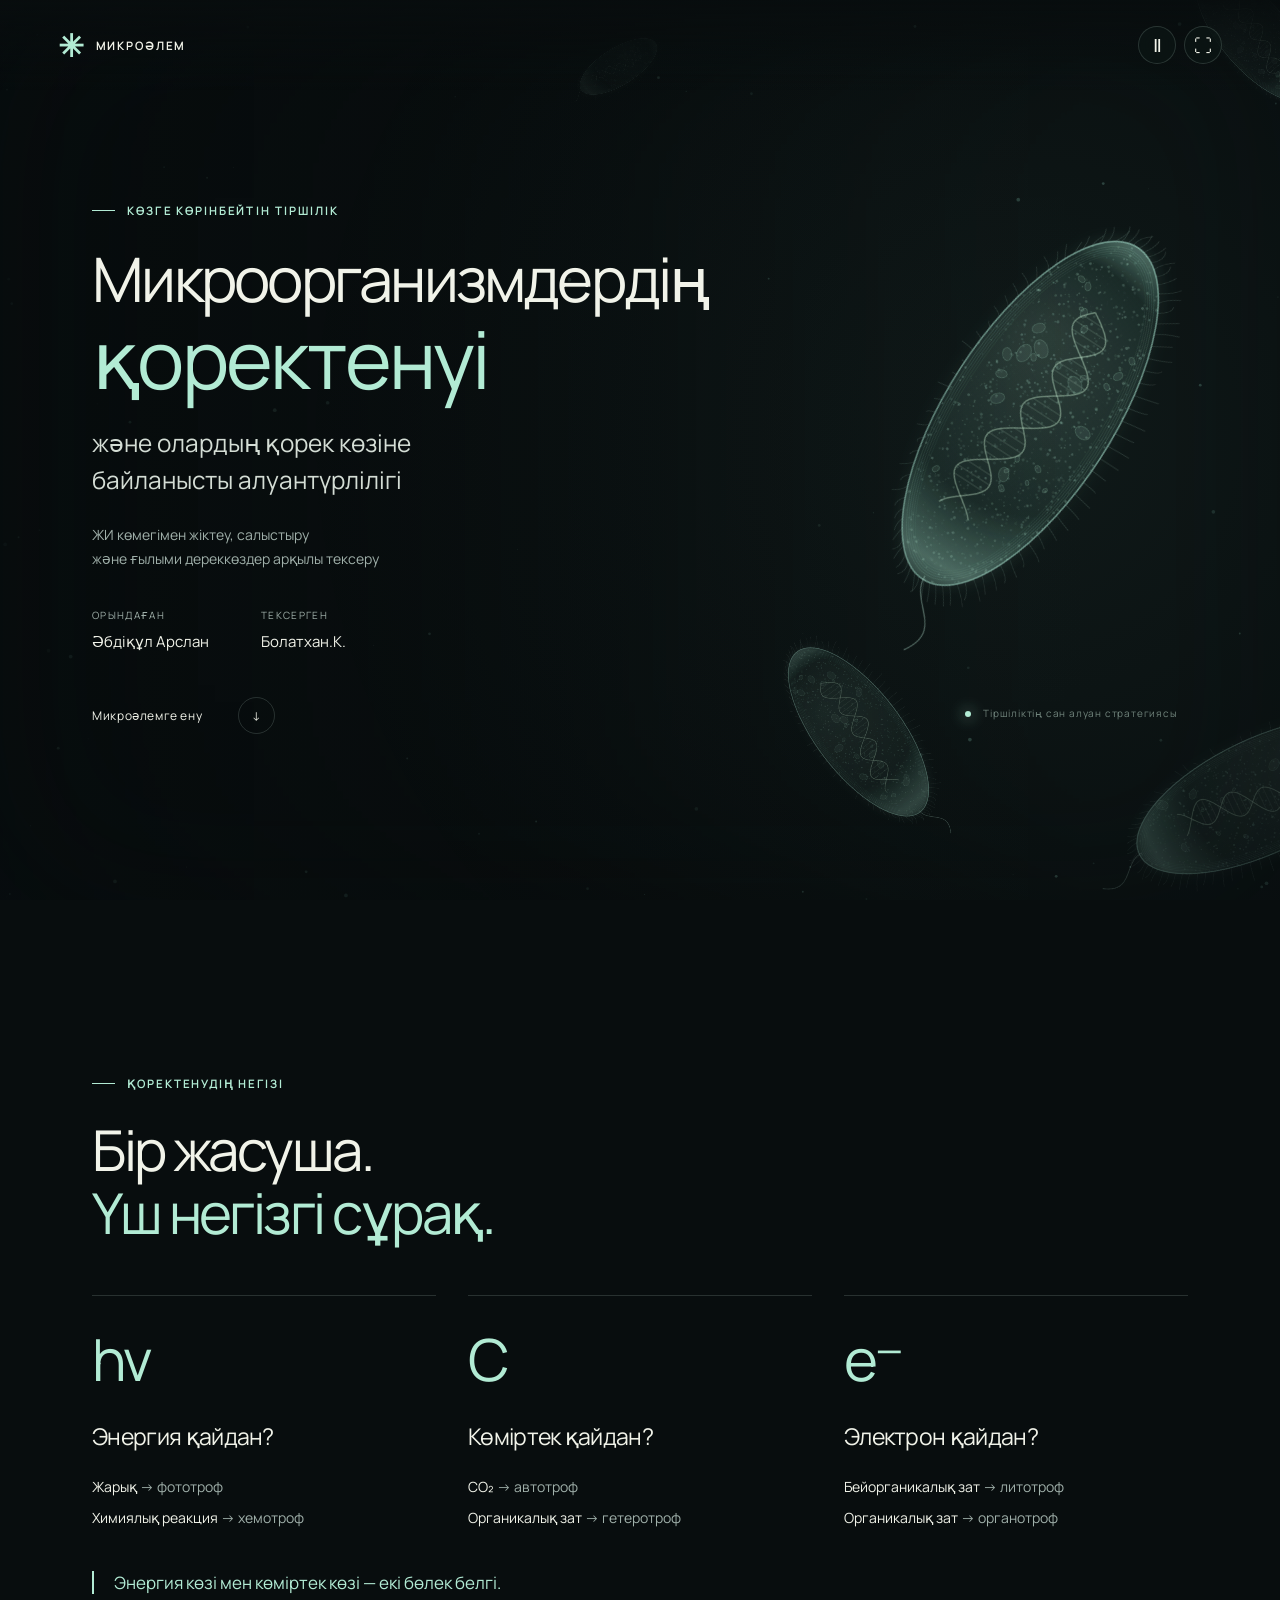
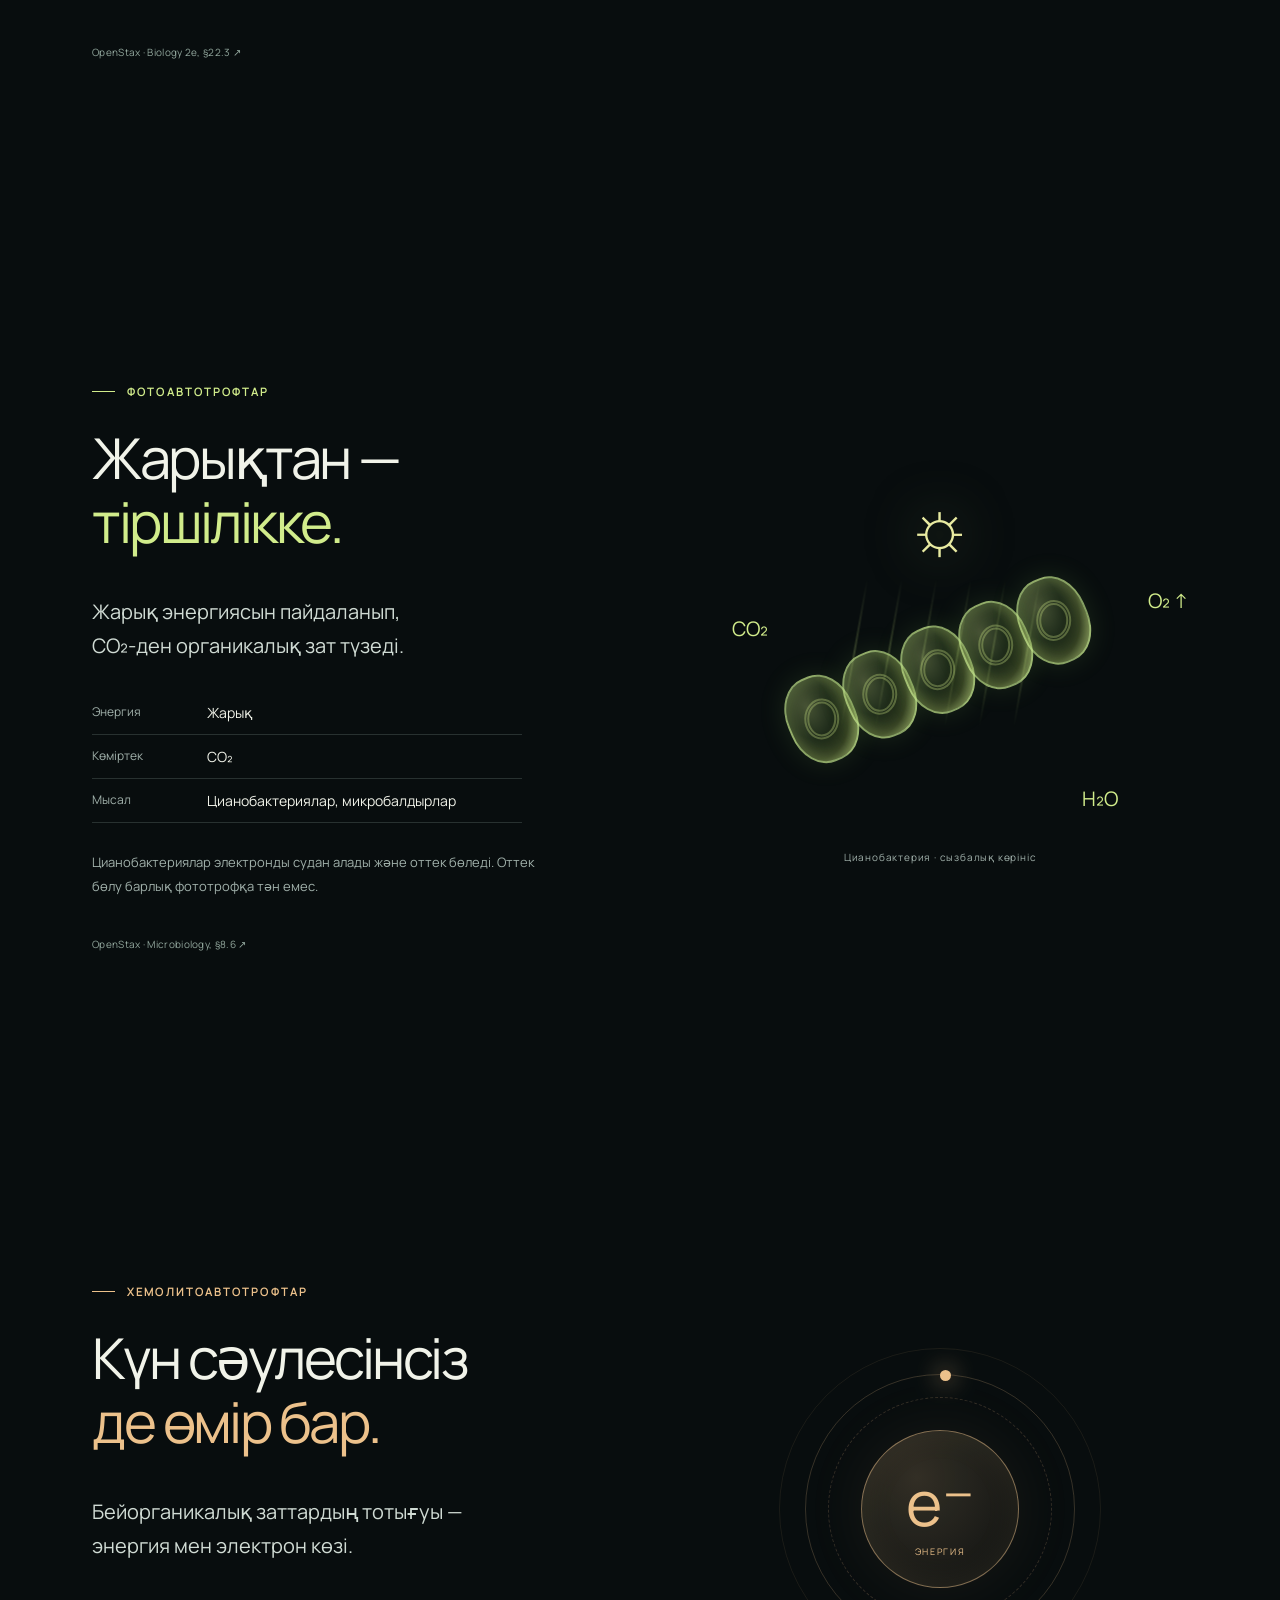
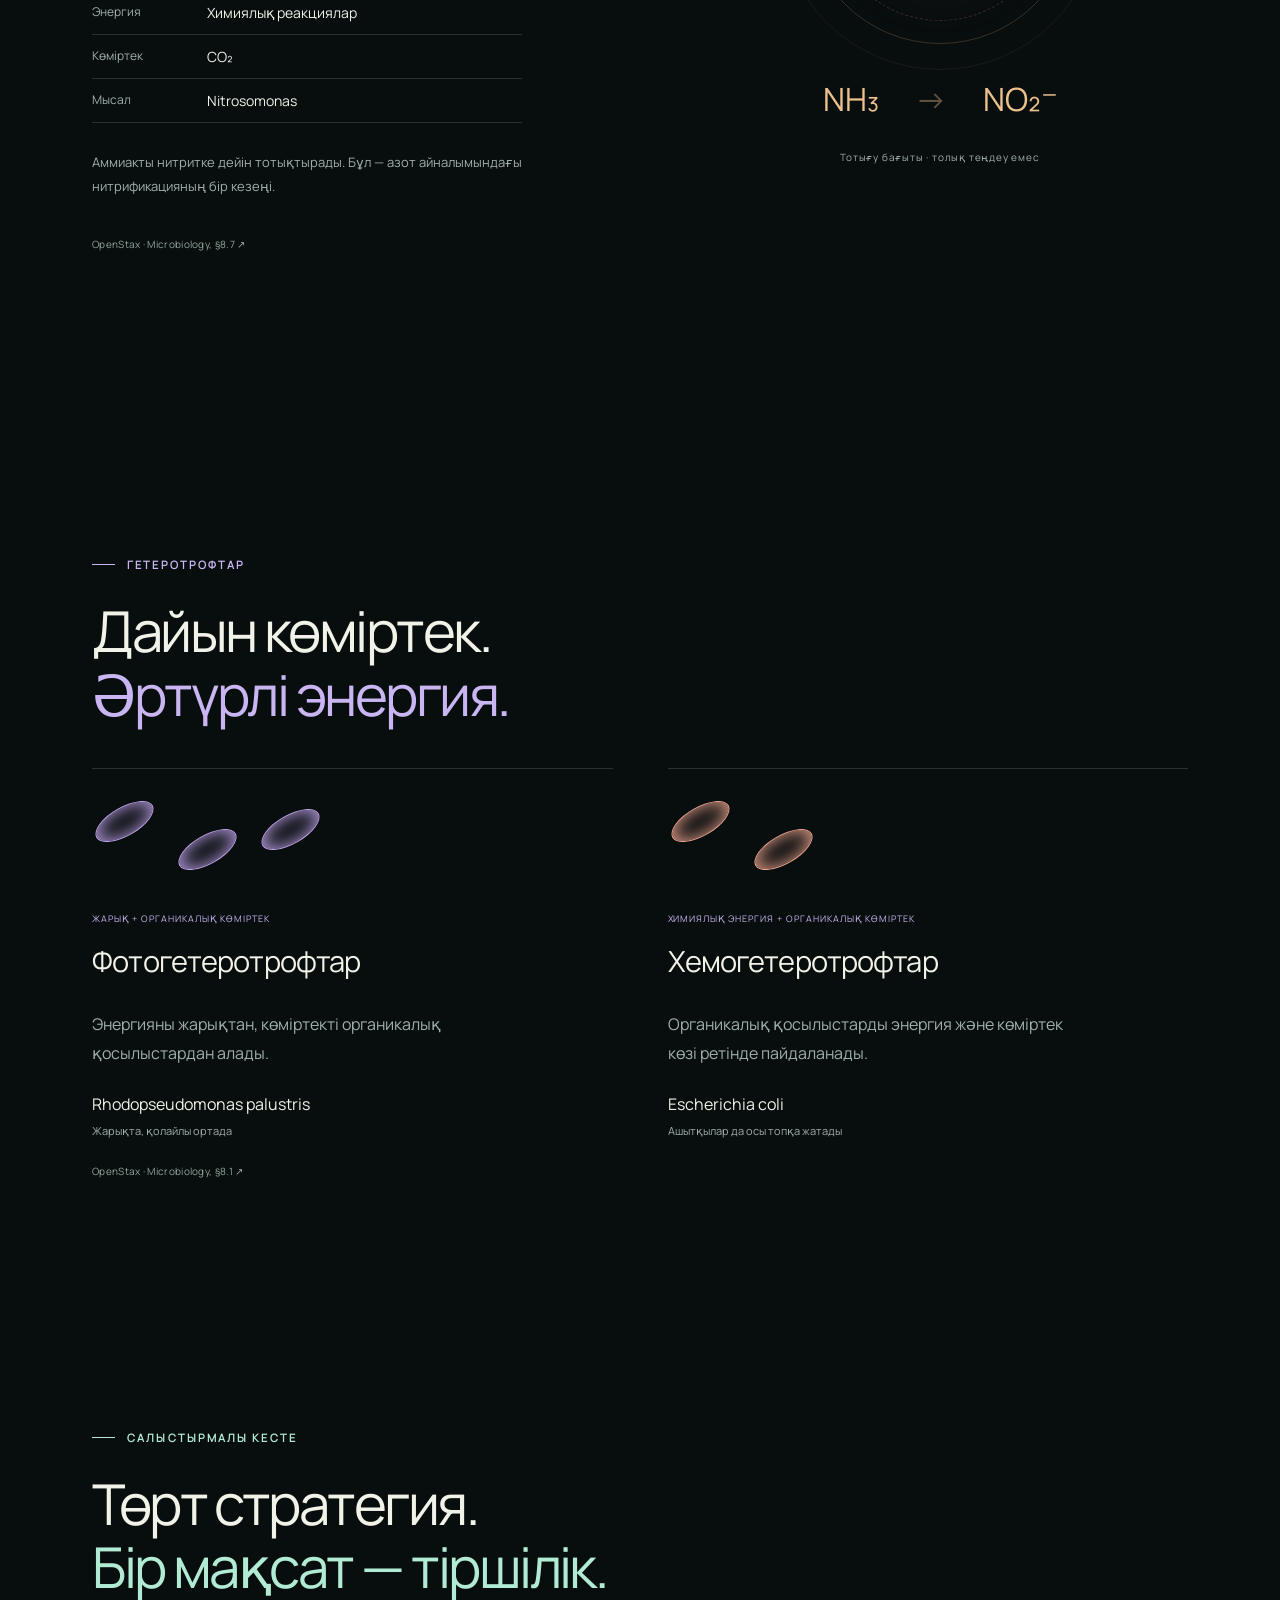
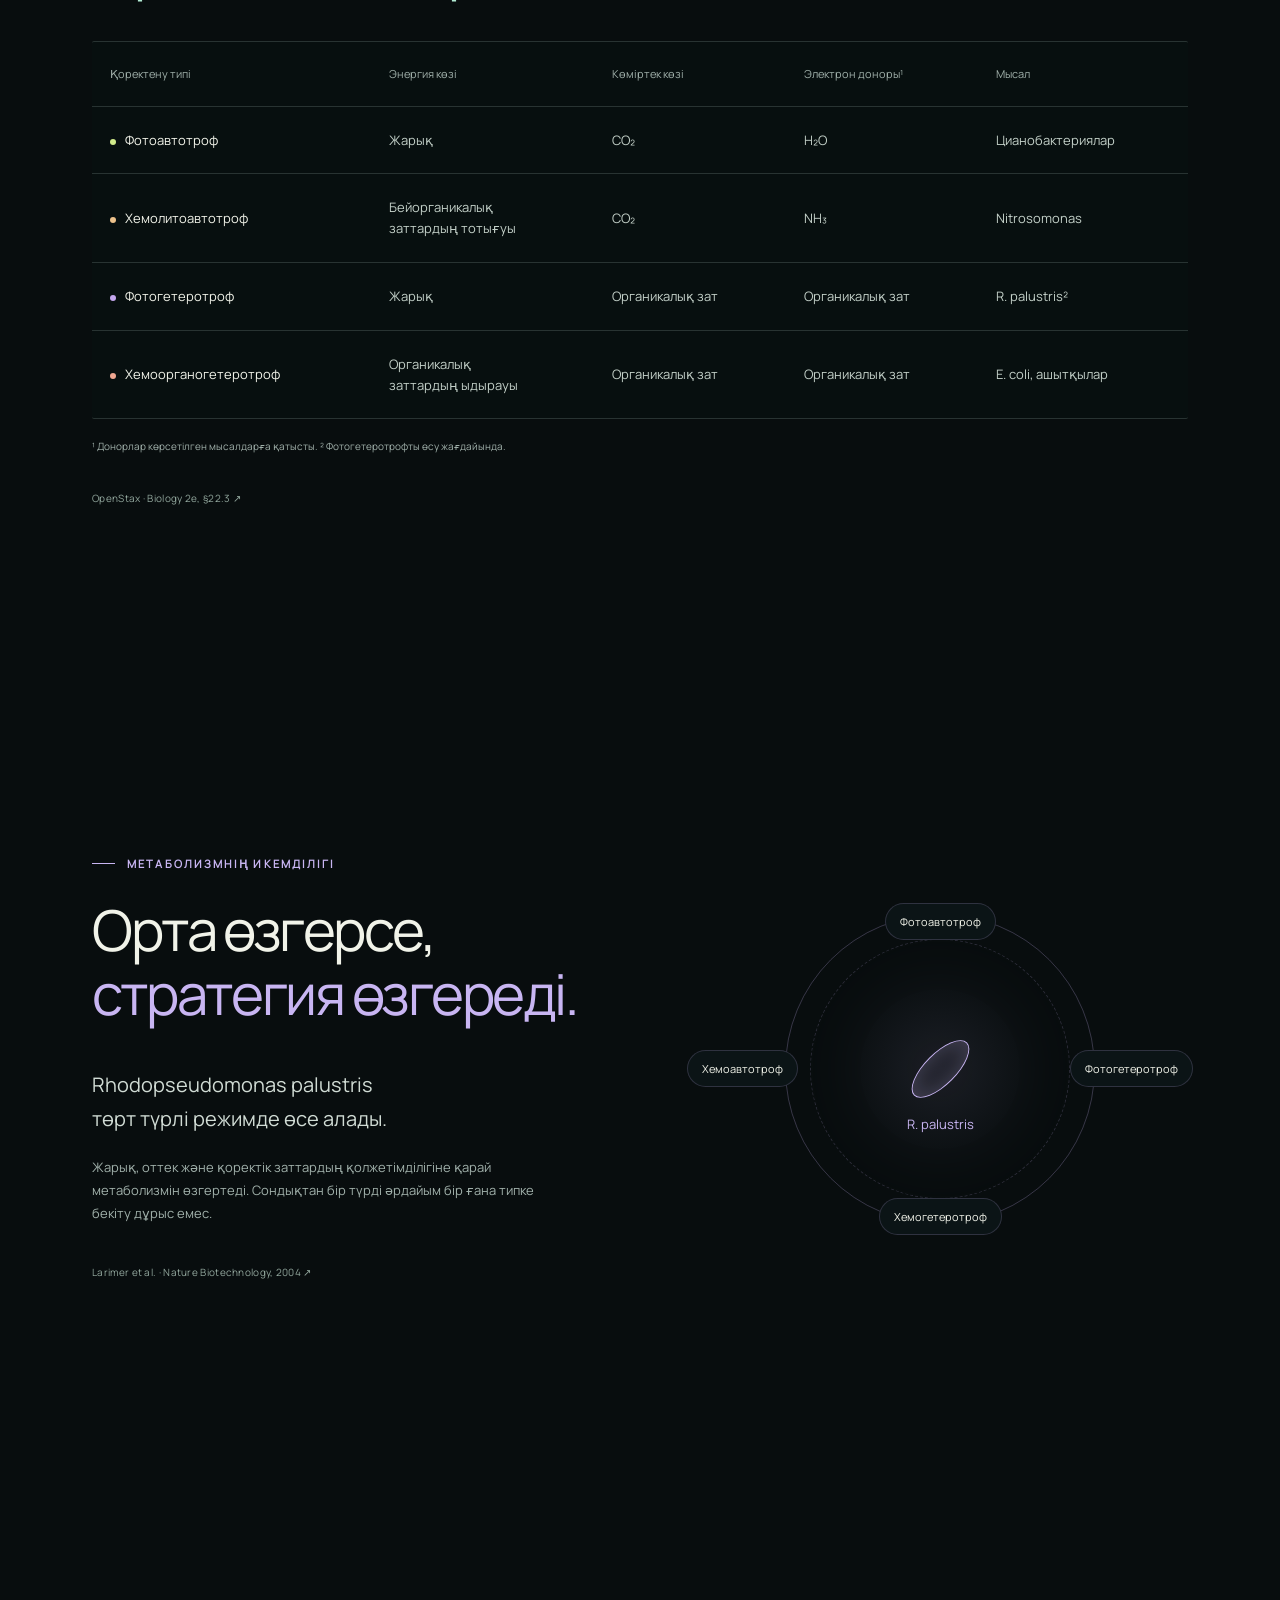
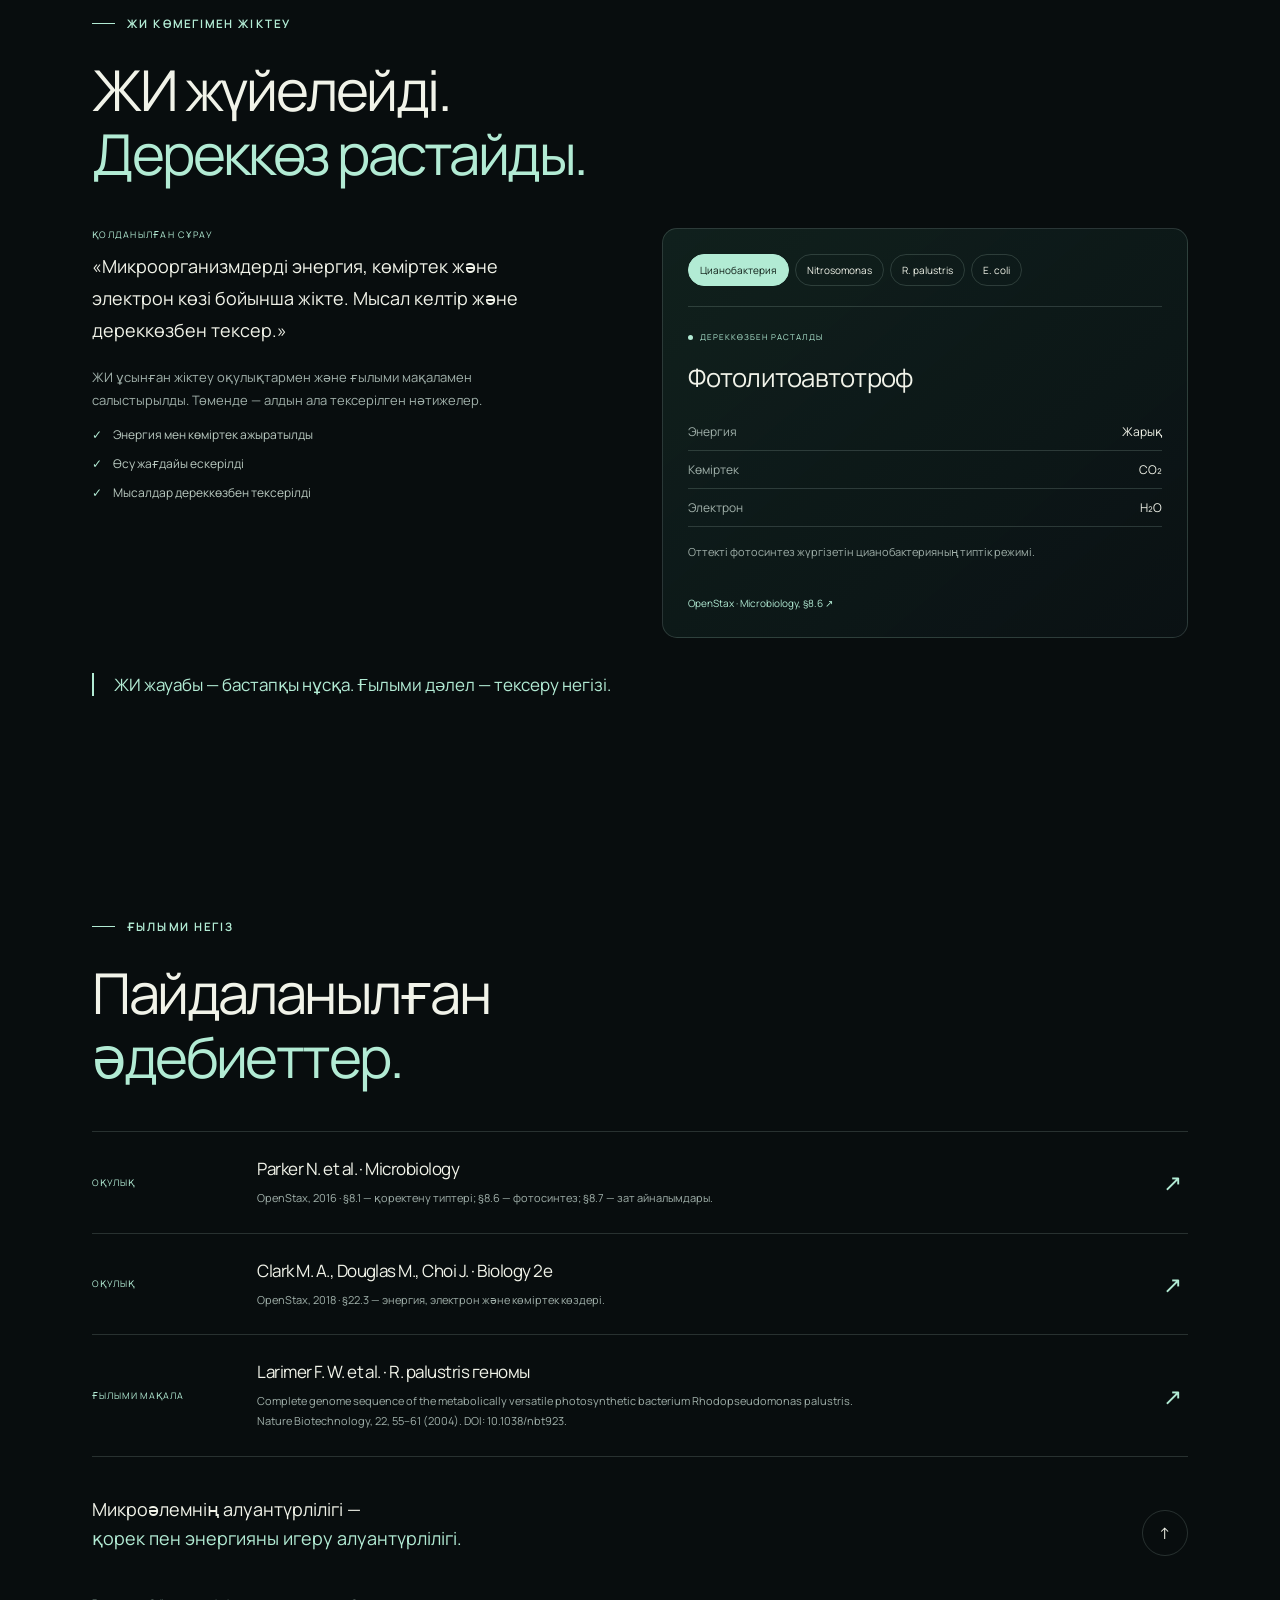
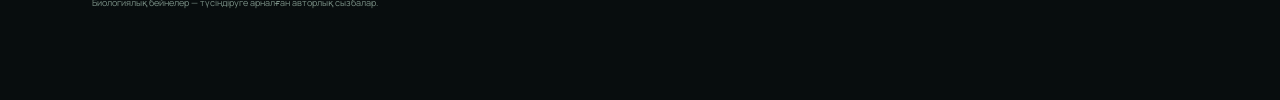
==== index.html @ bcc69757 "feat: publish Kazakh microbial nutrition presentation" ====
<!doctype html>
<html lang="kk">
<head>
<meta charset="utf-8">
<meta name="viewport" content="width=device-width, initial-scale=1">
<meta name="theme-color" content="#080d0e">
<meta name="description" content="Микроорганизмдердің қоректенуі: қоректену типтері, салыстырмалы кесте және ғылыми дереккөздермен тексерілген ЖИ жіктеуі.">
<title>Микроорганизмдердің қоректенуі</title>
<link rel="icon" href="assets/icon.svg" type="image/svg+xml">
<link rel="stylesheet" href="style.css">
<script src="app.js" defer></script>
</head>
<body>
<canvas id="microcosm" aria-hidden="true"></canvas>
<div class="atmosphere" aria-hidden="true"></div>
<header><a class="wordmark" href="#title" aria-label="Титул бетіне"><span class="mark" aria-hidden="true">✳</span> МИКРОӘЛЕМ</a><div class="tools"><button id="motion" aria-label="Анимацияны тоқтату" title="Анимацияны тоқтату"><span aria-hidden="true">Ⅱ</span></button><button id="fullscreen" aria-label="Толық экран" title="Толық экран"><span aria-hidden="true">⛶</span></button></div></header>
<main>
<section id="title" class="scene hero" data-palette="mint">
<div class="content hero-content">
<p class="eyebrow reveal">Көзге көрінбейтін тіршілік</p>
<h1 class="reveal">Микроорганизмдердің<br><span>қоректенуі</span></h1>
<p class="hero-sub reveal">және олардың қорек көзіне<br>байланысты алуантүрлілігі</p>
<p class="brief reveal">ЖИ көмегімен жіктеу, салыстыру<br>және ғылыми дереккөздер арқылы тексеру</p>
<div class="credits reveal"><p><span>Орындаған</span>Әбдіқұл Арслан</p><p><span>Тексерген</span>Болатхан.К.</p></div>
<a class="begin reveal" href="#principles">Микроәлемге ену <span aria-hidden="true">↓</span></a>
</div><div class="specimen-tag" aria-hidden="true"><span></span> Тіршіліктің сан алуан стратегиясы</div>
</section>
<section id="principles" class="scene" data-palette="mint">
<div class="content wide"><p class="eyebrow reveal">Қоректенудің негізі</p><h2 class="reveal">Бір жасуша.<br><em>Үш негізгі сұрақ.</em></h2>
<div class="axes">
<article class="axis reveal"><span class="axis-symbol">hν</span><h3>Энергия қайдан?</h3><p><b>Жарық</b> → фототроф</p><p><b>Химиялық реакция</b> → хемотроф</p></article>
<article class="axis reveal"><span class="axis-symbol">C</span><h3>Көміртек қайдан?</h3><p><b>CO₂</b> → автотроф</p><p><b>Органикалық зат</b> → гетеротроф</p></article>
<article class="axis reveal"><span class="axis-symbol">e⁻</span><h3>Электрон қайдан?</h3><p><b>Бейорганикалық зат</b> → литотроф</p><p><b>Органикалық зат</b> → органотроф</p></article>
</div><p class="takeaway reveal">Энергия көзі мен көміртек көзі — екі бөлек белгі.</p><a class="source" href="https://openstax.org/books/biology-2e/pages/22-3-prokaryotic-metabolism" target="_blank" rel="noopener">OpenStax · Biology 2e, §22.3 ↗</a></div>
</section>
<section id="photo" class="scene" data-palette="lime">
<div class="content split"><div class="copy"><p class="eyebrow reveal">Фотоавтотрофтар</p><h2 class="reveal">Жарықтан —<br><em>тіршілікке.</em></h2><p class="lead reveal">Жарық энергиясын пайдаланып,<br>CO₂-ден органикалық зат түзеді.</p><div class="facts reveal"><p><span>Энергия</span>Жарық</p><p><span>Көміртек</span>CO₂</p><p><span>Мысал</span>Цианобактериялар, микробалдырлар</p></div><p class="note reveal">Цианобактериялар электронды судан алады және оттек бөледі. Оттек бөлу барлық фототрофқа тән емес.</p><a class="source" href="https://openstax.org/books/microbiology/pages/8-6-photosynthesis" target="_blank" rel="noopener">OpenStax · Microbiology, §8.6 ↗</a></div>
<div class="diagram solar reveal" role="img" aria-label="Жарық энергиясы мен көмірқышқыл газын пайдаланатын цианобактерияның сызбасы"><div class="sun"><span>☼</span></div><div class="light-beams"></div><div class="cell-chain"><i></i><i></i><i></i><i></i><i></i></div><span class="molecule molecule-a">CO₂</span><span class="molecule molecule-b">H₂O</span><span class="molecule molecule-c">O₂ ↑</span><p class="diagram-caption">Цианобактерия · сызбалық көрініс</p></div></div>
</section>
<section id="chemo" class="scene" data-palette="amber">
<div class="content split"><div class="copy"><p class="eyebrow reveal">Хемолитоавтотрофтар</p><h2 class="reveal">Күн сәулесінсіз<br><em>де өмір бар.</em></h2><p class="lead reveal">Бейорганикалық заттардың тотығуы —<br>энергия мен электрон көзі.</p><div class="facts reveal"><p><span>Энергия</span>Химиялық реакциялар</p><p><span>Көміртек</span>CO₂</p><p><span>Мысал</span><i>Nitrosomonas</i></p></div><p class="note reveal">Аммиакты нитритке дейін тотықтырады. Бұл — азот айналымындағы нитрификацияның бір кезеңі.</p><a class="source" href="https://openstax.org/books/microbiology/pages/8-7-biogeochemical-cycles" target="_blank" rel="noopener">OpenStax · Microbiology, §8.7 ↗</a></div>
<div class="diagram chemical reveal" role="img" aria-label="Аммиактың нитритке тотығуы энергия бөледі; көміртек CO2-ден алынады"><div class="reaction-orbit"><div class="reactor">e⁻<small>ЭНЕРГИЯ</small></div><span class="orbit-dot"></span></div><div class="reaction"><span>NH₃</span><b>→</b><span>NO₂⁻</span></div><p class="diagram-caption">Тотығу бағыты · толық теңдеу емес</p></div></div>
</section>
<section id="hetero" class="scene" data-palette="purple">
<div class="content wide"><p class="eyebrow reveal">Гетеротрофтар</p><h2 class="reveal">Дайын көміртек.<br><em>Әртүрлі энергия.</em></h2><div class="duo">
<article class="type-panel reveal"><div class="mini-organism purple" aria-hidden="true"><i></i><i></i><i></i></div><p class="small-label">ЖАРЫҚ + ОРГАНИКАЛЫҚ КӨМІРТЕК</p><h3>Фотогетеротрофтар</h3><p>Энергияны жарықтан, көміртекті органикалық қосылыстардан алады.</p><div class="example"><i>Rhodopseudomonas palustris</i><span>Жарықта, қолайлы ортада</span></div></article>
<article class="type-panel reveal"><div class="mini-organism coral" aria-hidden="true"><i></i><i></i></div><p class="small-label">ХИМИЯЛЫҚ ЭНЕРГИЯ + ОРГАНИКАЛЫҚ КӨМІРТЕК</p><h3>Хемогетеротрофтар</h3><p>Органикалық қосылыстарды энергия және көміртек көзі ретінде пайдаланады.</p><div class="example"><i>Escherichia coli</i><span>Ашытқылар да осы топқа жатады</span></div></article>
</div><a class="source" href="https://openstax.org/books/microbiology/pages/8-1-energy-matter-and-enzymes" target="_blank" rel="noopener">OpenStax · Microbiology, §8.1 ↗</a></div>
</section>
<section id="compare" class="scene" data-palette="mint">
<div class="content wide"><p class="eyebrow reveal">Салыстырмалы кесте</p><h2 class="reveal">Төрт стратегия.<br><em>Бір мақсат — тіршілік.</em></h2><div class="table-wrap reveal" tabindex="0" role="region" aria-label="Қоректену типтерін салыстыру кестесі, шағын экранда көлденең жылжытыңыз"><table><thead><tr><th scope="col">Қоректену типі</th><th scope="col">Энергия көзі</th><th scope="col">Көміртек көзі</th><th scope="col">Электрон доноры¹</th><th scope="col">Мысал</th></tr></thead><tbody>
<tr><th scope="row"><span class="dot lime"></span>Фотоавтотроф</th><td>Жарық</td><td>CO₂</td><td>H₂O</td><td>Цианобактериялар</td></tr>
<tr><th scope="row"><span class="dot amber"></span>Хемолитоавтотроф</th><td>Бейорганикалық<br>заттардың тотығуы</td><td>CO₂</td><td>NH₃</td><td><i>Nitrosomonas</i></td></tr>
<tr><th scope="row"><span class="dot purple"></span>Фотогетеротроф</th><td>Жарық</td><td>Органикалық зат</td><td>Органикалық зат</td><td><i>R. palustris</i>²</td></tr>
<tr><th scope="row"><span class="dot coral"></span>Хемоорганогетеротроф</th><td>Органикалық<br>заттардың ыдырауы</td><td>Органикалық зат</td><td>Органикалық зат</td><td><i>E. coli</i>, ашытқылар</td></tr>
</tbody></table></div><p class="table-note reveal">¹ Донорлар көрсетілген мысалдарға қатысты. ² Фотогетеротрофты өсу жағдайында.</p><a class="source" href="https://openstax.org/books/biology-2e/pages/22-3-prokaryotic-metabolism" target="_blank" rel="noopener">OpenStax · Biology 2e, §22.3 ↗</a></div>
</section>
<section id="adapt" class="scene" data-palette="purple">
<div class="content split"><div class="copy"><p class="eyebrow reveal">Метаболизмнің икемділігі</p><h2 class="reveal">Орта өзгерсе,<br><em>стратегия өзгереді.</em></h2><p class="lead reveal"><i>Rhodopseudomonas palustris</i><br>төрт түрлі режимде өсе алады.</p><p class="note reveal">Жарық, оттек және қоректік заттардың қолжетімділігіне қарай метаболизмін өзгертеді. Сондықтан бір түрді әрдайым бір ғана типке бекіту дұрыс емес.</p><a class="source" href="https://doi.org/10.1038/nbt923" target="_blank" rel="noopener">Larimer et al. · Nature Biotechnology, 2004 ↗</a></div>
<div class="diagram adaptive reveal" role="img" aria-label="R. palustris бактериясының төрт қоректену режимі"><div class="adapt-ring"></div><div class="adapt-core"><span>R. palustris</span><i></i></div><span class="mode top">Фотоавтотроф</span><span class="mode right">Фотогетеротроф</span><span class="mode bottom">Хемогетеротроф</span><span class="mode left">Хемоавтотроф</span></div></div>
</section>
<section id="ai" class="scene" data-palette="mint">
<div class="content wide"><p class="eyebrow reveal">ЖИ көмегімен жіктеу</p><h2 class="reveal">ЖИ жүйелейді.<br><em>Дереккөз растайды.</em></h2><div class="ai-layout reveal"><div class="ai-explain"><p class="prompt-label">ҚОЛДАНЫЛҒАН СҰРАУ</p><blockquote>«Микроорганизмдерді энергия, көміртек және электрон көзі бойынша жікте. Мысал келтір және дереккөзбен тексер.»</blockquote><p class="note">ЖИ ұсынған жіктеу оқулықтармен және ғылыми мақаламен салыстырылды. Төменде — алдын ала тексерілген нәтижелер.</p><p class="check-line"><span>✓</span> Энергия мен көміртек ажыратылды</p><p class="check-line"><span>✓</span> Өсу жағдайы ескерілді</p><p class="check-line"><span>✓</span> Мысалдар дереккөзбен тексерілді</p></div><div class="ai-result"><div class="organism-picker" role="group" aria-label="Тексерілген мысалды таңдаңыз"><button data-example="cyano" aria-pressed="true">Цианобактерия</button><button data-example="nitro" aria-pressed="false">Nitrosomonas</button><button data-example="rhodo" aria-pressed="false">R. palustris</button><button data-example="ecoli" aria-pressed="false">E. coli</button></div><div id="result" aria-live="polite"><p class="result-status"><span></span>ДЕРЕККӨЗБЕН РАСТАЛДЫ</p><h3 id="result-type">Фотолитоавтотроф</h3><dl><div><dt>Энергия</dt><dd id="result-energy">Жарық</dd></div><div><dt>Көміртек</dt><dd id="result-carbon">CO₂</dd></div><div><dt>Электрон</dt><dd id="result-electron">H₂O</dd></div></dl><p id="result-note">Оттекті фотосинтез жүргізетін цианобактерияның типтік режимі.</p><a id="result-source" href="https://openstax.org/books/microbiology/pages/8-6-photosynthesis" target="_blank" rel="noopener">OpenStax · Microbiology, §8.6 ↗</a></div></div></div><p class="takeaway reveal">ЖИ жауабы — бастапқы нұсқа. Ғылыми дәлел — тексеру негізі.</p></div>
</section>
<section id="sources" class="scene" data-palette="mint">
<div class="content wide"><p class="eyebrow reveal">Ғылыми негіз</p><h2 class="reveal">Пайдаланылған<br><em>әдебиеттер.</em></h2><div class="bibliography reveal">
<a href="https://openstax.org/books/microbiology/pages/8-1-energy-matter-and-enzymes" target="_blank" rel="noopener"><span class="ref-kind">ОҚУЛЫҚ</span><div><h3>Parker N. et al. · Microbiology</h3><p>OpenStax, 2016 · §8.1 — қоректену типтері; §8.6 — фотосинтез; §8.7 — зат айналымдары.</p></div><span class="ref-arrow">↗</span></a>
<a href="https://openstax.org/books/biology-2e/pages/22-3-prokaryotic-metabolism" target="_blank" rel="noopener"><span class="ref-kind">ОҚУЛЫҚ</span><div><h3>Clark M. A., Douglas M., Choi J. · Biology 2e</h3><p>OpenStax, 2018 · §22.3 — энергия, электрон және көміртек көздері.</p></div><span class="ref-arrow">↗</span></a>
<a href="https://doi.org/10.1038/nbt923" target="_blank" rel="noopener"><span class="ref-kind">ҒЫЛЫМИ МАҚАЛА</span><div><h3>Larimer F. W. et al. · R. palustris геномы</h3><p>Complete genome sequence of the metabolically versatile photosynthetic bacterium Rhodopseudomonas palustris.<br>Nature Biotechnology, 22, 55–61 (2004). DOI: 10.1038/nbt923.</p></div><span class="ref-arrow">↗</span></a>
</div><div class="closing reveal"><p>Микроәлемнің алуантүрлілігі —<br><span>қорек пен энергияны игеру алуантүрлілігі.</span></p><a href="#title" aria-label="Басына оралу">↑</a></div><p class="art-note">Биологиялық бейнелер — түсіндіруге арналған авторлық сызбалар.</p></div>
</section>
</main>
<noscript><p class="noscript">Мәтін толық қолжетімді. Анимация мен интерактивті мысалдар үшін JavaScript қосыңыз.</p></noscript>
</body>
</html>
---- style.css ----
@font-face{font-family:Manrope;src:url('assets/manrope.ttf') format('truetype');font-weight:400;font-display:swap}
:root{--bg:#080d0e;--fg:#f1f3e9;--muted:#a0b0aa;--accent:#b2ebd4;--line:rgba(200,232,219,.17);font-family:Manrope,Arial,sans-serif;color:var(--fg);background:var(--bg);font-synthesis:weight}
*{box-sizing:border-box}html{scroll-behavior:smooth;scroll-snap-type:y proximity;scroll-padding-top:0}body{margin:0;overflow-x:hidden}a{color:inherit;text-decoration:none}button{font:inherit;color:inherit;cursor:pointer}button,a{-webkit-tap-highlight-color:transparent}button:focus-visible,a:focus-visible,[tabindex]:focus-visible{outline:2px solid var(--accent);outline-offset:6px}::selection{background:#b2ebd4;color:#080d0e}#microcosm{position:fixed;inset:0;width:100%;height:100%;z-index:0;pointer-events:none}.atmosphere{position:fixed;inset:0;z-index:0;pointer-events:none;background:linear-gradient(90deg,rgba(8,13,14,.7),transparent 85%);box-shadow:inset 0 0 180px #080d0e66}header{position:fixed;top:0;left:0;right:0;z-index:10;display:flex;align-items:center;justify-content:space-between;padding:24px 4.5%;background:linear-gradient(#080d0eef,transparent);pointer-events:none}header a,header button{pointer-events:auto}.wordmark{display:flex;align-items:center;gap:10px;font-size:11px;font-weight:700;letter-spacing:.19em}.mark{font-size:31px;color:var(--accent);display:inline-block;animation:spin 32s linear infinite}.tools{display:flex;gap:8px}.tools button{display:grid;place-items:center;width:38px;height:38px;border:1px solid var(--line);background:#0c181780;border-radius:50%;font-size:18px;backdrop-filter:blur(12px)}.tools button:hover{background:#23433b}.scene{min-height:100svh;position:relative;z-index:1;display:flex;align-items:center;scroll-snap-align:start;padding:115px 7.2% 78px;--accent:#b2ebd4}.scene[data-palette=lime]{--accent:#d1ec8b}.scene[data-palette=amber]{--accent:#ecc18b}.scene[data-palette=purple]{--accent:#c8b5f2}.content{width:100%;max-width:1440px;margin:0 auto}.eyebrow{text-transform:uppercase;letter-spacing:.19em;font-size:11px;font-weight:700;color:var(--accent);margin:0 0 27px;display:flex;align-items:center;gap:12px}.eyebrow:before{content:'';width:23px;height:1px;background:currentColor}h1,h2,h3,p{margin-top:0}h1{font-size:clamp(33px,4.8vw,76px);font-weight:500;letter-spacing:-.045em;line-height:1.12;margin-bottom:22px}h1 span{color:var(--accent);font-size:1.3em}h2{font-size:clamp(36px,4.4vw,68px);font-weight:500;letter-spacing:-.045em;line-height:1.13;margin-bottom:42px}h2 em{font-style:normal;color:var(--accent)}h3{font-size:23px;font-weight:500;letter-spacing:-.03em}.hero-sub{font-size:clamp(19px,1.9vw,28px);line-height:1.5;color:#d4ddd5;margin-bottom:25px}.brief{font-size:14px;color:var(--muted);line-height:1.7}.hero-content{position:relative}.credits{display:flex;gap:52px;margin-top:37px}.credits p{font-size:15px}.credits span{display:block;font-size:10px;letter-spacing:.13em;text-transform:uppercase;color:var(--muted);margin-bottom:9px}.begin{display:inline-flex;align-items:center;gap:36px;margin-top:30px;font-size:12px;letter-spacing:.05em}.begin span{display:grid;place-items:center;width:37px;height:37px;border:1px solid var(--line);border-radius:50%;animation:nudge 3s ease-in-out infinite}.specimen-tag{position:absolute;right:8%;bottom:20%;font-size:10px;letter-spacing:.08em;color:#bddacc90}.specimen-tag span{display:inline-block;width:6px;height:6px;background:var(--accent);border-radius:50%;margin-right:9px;box-shadow:0 0 15px var(--accent)}.axes{display:grid;grid-template-columns:repeat(3,1fr);gap:32px;margin:50px 0 30px}.axis{border-top:1px solid var(--line);padding-top:23px}.axis-symbol{font-size:58px;font-weight:400;color:var(--accent);display:block;margin-bottom:22px;letter-spacing:-.06em}.axis h3{font-size:23px;margin-bottom:22px}.axis p{color:var(--muted);font-size:14px;line-height:1.8;margin-bottom:6px}.axis b{font-weight:400;color:var(--fg)}.takeaway{font-size:17px;color:var(--accent);border-left:2px solid var(--accent);padding-left:20px;margin:35px 0 25px}.source{display:inline-block;color:#92a79d;font-size:10px;letter-spacing:.03em;margin-top:25px;line-height:1.7}.source:hover{color:var(--accent)}.split{display:grid;grid-template-columns:1.1fr 1fr;align-items:center;gap:5%}.lead{font-size:20px;line-height:1.7;color:#d0dbd4}.facts{margin:28px 0;width:100%;max-width:430px}.facts p{display:grid;grid-template-columns:105px 1fr;padding:12px 0;border-bottom:1px solid var(--line);font-size:14px;margin:0;gap:10px}.facts span{color:var(--muted);font-size:12px}.note{color:var(--muted);font-size:13px;line-height:1.8;max-width:465px}.diagram{min-height:410px;position:relative;display:flex;align-items:center;justify-content:center}.diagram-caption{position:absolute;bottom:0;left:0;right:0;text-align:center;color:var(--muted);font-size:10px;letter-spacing:.08em}.sun{position:absolute;top:8px;left:43%;font-size:75px;color:#e8eaa1;text-shadow:0 0 55px #d1ec8b80;animation:breathe 7s ease-in-out infinite}.light-beams{position:absolute;top:114px;width:210px;height:150px;background:repeating-linear-gradient(100deg,transparent 0 30px,#d1ec8b35 32px,transparent 34px);mask-image:linear-gradient(transparent,#000,transparent);animation:beam 4s linear infinite}.cell-chain{display:flex;transform:rotate(-23deg);animation:float 10s ease-in-out infinite}.cell-chain i{width:69px;height:89px;border-radius:45%;margin-left:-6px;background:radial-gradient(ellipse at 36% 30%,#d1ec8b50,#62853d40 40%,#91af4640 65%,#d1ec8b90 90%,#405c2840);border:2px solid #c8ec9399;box-shadow:inset 0 0 19px #d1ec8b60,0 0 28px #a1dc6620;position:relative}.cell-chain i:after{content:'';position:absolute;inset:22px 15px;border-radius:50%;border:5px double #d1ec8b50;transform:rotate(24deg)}.molecule{position:absolute;font-size:20px;color:var(--accent);animation:float 8s ease-in-out infinite}.molecule-a{left:8%;top:37%}.molecule-b{right:14%;bottom:15%;animation-delay:-3s}.molecule-c{right:0;top:30%;animation-delay:-5s}.reaction-orbit{width:270px;height:270px;border:1px solid #ecc18b35;border-radius:50%;display:grid;place-items:center;position:absolute;top:10px}.reaction-orbit:before,.reaction-orbit:after{content:'';position:absolute;inset:22px;border-radius:50%;border:1px dashed #ecc18b30;animation:spin 50s linear infinite}.reaction-orbit:after{inset:-27px;border-style:solid;border-color:#ecc18b15}.reactor{width:158px;height:158px;display:flex;flex-direction:column;justify-content:center;align-items:center;font-size:62px;color:var(--accent);border:1px solid #ecc18b80;border-radius:50%;background:radial-gradient(ellipse at 35% 30%,#ecc18b30,#ecc18b05);box-shadow:0 0 65px #ecc18b13,inset 0 0 32px #ecc18b15;animation:breathe 7s infinite}.reactor small{font-size:9px;letter-spacing:.18em}.orbit-dot{position:absolute;inset:0;animation:spin 14s linear infinite}.orbit-dot:before{content:'';position:absolute;width:11px;height:11px;border-radius:50%;background:#ecc18b;left:50%;top:-5px;box-shadow:0 0 24px #ecc18b}.reaction{position:absolute;bottom:53px;display:flex;gap:36px;align-items:center;font-size:32px;color:var(--accent)}.reaction b{font-weight:400;color:#ecc18b65}.duo{display:grid;grid-template-columns:1fr 1fr;gap:55px}.type-panel{position:relative;border-top:1px solid var(--line);padding-top:30px}.small-label{color:var(--accent);font-size:9px;letter-spacing:.11em;margin-bottom:16px}.type-panel h3{font-size:29px}.type-panel>p:not(.small-label){font-size:16px;line-height:1.8;color:var(--muted);max-width:410px}.example{font-size:16px;margin-top:25px}.example span{display:block;color:var(--muted);font-size:11px;margin-top:8px}.mini-organism{height:80px;display:flex;gap:18px;margin:8px 0 25px}.mini-organism i{display:block;width:65px;height:29px;border:1px solid currentColor;border-radius:50%;transform:rotate(-30deg);box-shadow:inset 0 0 18px currentColor;animation:float 9s ease-in-out infinite}.mini-organism i:nth-child(2){animation-delay:-3s;margin-top:28px}.mini-organism i:nth-child(3){animation-delay:-6s;margin-top:8px}.purple{color:#c3a6ed}.coral{color:#efa691}.lime{color:#d1ec8b}.amber{color:#ecc18b}.table-wrap{width:100%;overflow-x:auto;background:#091111a6;border-top:1px solid var(--line);border-bottom:1px solid var(--line);border-radius:2px}table{width:100%;border-collapse:collapse;text-align:left;font-size:13px;min-width:870px}th,td{padding:23px 18px;line-height:1.6;border-bottom:1px solid var(--line)}thead th{font-weight:400;color:var(--muted);font-size:11px}tbody th{font-weight:500}tbody td{color:#c3d0c8}tbody tr:last-child>*{border-bottom:0}tbody tr:hover{background:#b2ebd408}.dot{display:inline-block;width:6px;height:6px;border-radius:50%;background:currentColor;margin-right:9px}.table-note{color:var(--muted);font-size:10px;margin-top:18px;line-height:1.8}.adaptive{min-height:460px}.adapt-ring{position:absolute;width:310px;height:310px;border-radius:50%;border:1px solid #c8b5f240}.adapt-ring:before{content:'';position:absolute;inset:24px;border-radius:50%;border:1px dashed #c8b5f230;animation:spin 70s linear infinite}.adapt-core{display:grid;place-items:center;width:160px;height:160px;border-radius:50%;box-shadow:0 0 70px #c8b5f210;background:radial-gradient(#c8b5f21a,transparent);color:var(--accent);font-size:13px;font-style:italic}.adapt-core i{position:absolute;width:75px;height:32px;transform:rotate(-45deg);border-radius:50%;border:1px solid #c8b5f2;box-shadow:inset 0 0 25px #c8b5f24a;animation:breathe 6s infinite}.adapt-core span{margin-top:110px}.mode{position:absolute;font-size:11px;background:#0b1416;padding:10px 14px;border:1px solid #c8b5f230;border-radius:30px;animation:glow 12s infinite}.mode.top{top:64px}.mode.bottom{bottom:64px;animation-delay:-6s}.mode.left{left:-5px;animation-delay:-9s}.mode.right{right:-5px;animation-delay:-3s}.ai-layout{display:grid;grid-template-columns:1fr 1.05fr;gap:70px}.prompt-label{font-size:9px;color:var(--accent);letter-spacing:.14em}blockquote{margin:0 0 19px;font-size:18px;line-height:1.8;max-width:460px}.check-line{font-size:12px;margin:12px 0;color:#bacac1}.check-line span{color:var(--accent);margin-right:9px}.ai-result{padding:25px;border:1px solid var(--line);background:linear-gradient(140deg,#17302990,#0b1316c0);border-radius:15px}.organism-picker{display:flex;flex-wrap:wrap;gap:6px;border-bottom:1px solid var(--line);padding-bottom:20px}.organism-picker button{font-size:10px;padding:8px 11px;background:transparent;border:1px solid var(--line);border-radius:20px}.organism-picker button[aria-pressed=true]{color:#112019;background:#b2ebd4;border-color:#b2ebd4}.result-status{color:var(--accent);font-size:8px;letter-spacing:.12em;margin-top:24px}.result-status span{display:inline-block;background:var(--accent);width:5px;height:5px;margin-right:7px;border-radius:50%}#result h3{font-size:clamp(19px,2vw,28px);margin:18px 0}dl{margin:0}dl>div{display:flex;justify-content:space-between;gap:16px;font-size:12px;padding:10px 0;border-bottom:1px solid var(--line)}dt{color:var(--muted)}dd{margin:0;text-align:right}#result-note{font-size:11px;line-height:1.7;color:var(--muted);margin:16px 0 9px;min-height:38px}#result-source{font-size:10px;color:var(--accent)}.bibliography{border-top:1px solid var(--line)}.bibliography>a{display:grid;grid-template-columns:145px 1fr 25px;gap:20px;align-items:center;padding:25px 0;border-bottom:1px solid var(--line)}.bibliography>a:hover h3{color:var(--accent)}.ref-kind{font-size:9px;color:var(--accent);letter-spacing:.1em}.bibliography h3{font-size:17px;margin:0 0 8px}.bibliography p{font-size:11px;line-height:1.8;color:var(--muted);margin:0}.ref-arrow{font-size:23px;color:var(--accent)}.closing{display:flex;align-items:center;justify-content:space-between;margin-top:38px}.closing p{font-size:18px;line-height:1.6}.closing p span{color:var(--accent)}.closing>a{width:46px;height:46px;border-radius:50%;border:1px solid var(--line);display:grid;place-items:center}.art-note{font-size:9px;color:#7a9086;margin-top:25px}.noscript{position:relative;z-index:20;padding:20px}.js .reveal{opacity:0;transform:translateY(24px);transition:opacity .9s ease,transform .9s cubic-bezier(.2,.7,.2,1)}.js .visible .reveal{opacity:1;transform:none}.js .visible .reveal:nth-child(2){transition-delay:.08s}.js .visible .reveal:nth-child(3){transition-delay:.16s}.js .visible .reveal:nth-child(4){transition-delay:.24s}body.paused *,body.paused *:before,body.paused *:after{animation-play-state:paused!important}
@keyframes spin{to{transform:rotate(360deg)}}@keyframes float{0%,100%{translate:0 0}50%{translate:9px -13px}}@keyframes breathe{0%,100%{scale:1;opacity:.8}50%{scale:1.06;opacity:1}}@keyframes beam{to{background-position:35px 0}}@keyframes nudge{0%,100%{translate:0 0}50%{translate:0 5px}}@keyframes glow{0%,100%{border-color:#c8b5f230}25%{border-color:#c8b5f2aa;box-shadow:0 0 25px #c8b5f21a}}
@media(min-width:1600px){.scene{padding-left:10%;padding-right:10%}.hero h1{font-size:76px}}
@media(max-width:1000px){.scene{padding:105px 6% 65px}.split{gap:3%;grid-template-columns:1.1fr 1fr}.axes{gap:22px}.axis h3{font-size:19px}.axis p{font-size:12px}.diagram{scale:.87}.ai-layout{gap:35px}.mode.left{left:-30px}.mode.right{right:-30px}.specimen-tag{right:6%;bottom:13%}}
@media(max-width:700px){html{scroll-snap-type:none}header{padding:15px 6%}.wordmark{font-size:9px}.mark{font-size:26px}.tools button{width:34px;height:34px}.scene{padding:96px 6% 60px;min-height:100svh}.hero{align-items:center}.hero h1{font-size:clamp(25px,6.5vw,44px)}h1 span{font-size:1.43em}.hero-sub{font-size:19px}.hero .brief{font-size:12px}.credits{gap:25px;margin-top:26px}.credits p{font-size:12px}.credits span{font-size:9px}.begin{margin-top:15px}.specimen-tag{display:none}h2{font-size:clamp(30px,8vw,46px);margin-bottom:30px}.eyebrow{font-size:9px;letter-spacing:.15em;margin-bottom:22px}.axes{grid-template-columns:1fr;margin-top:20px;gap:20px}.axis{display:grid;grid-template-columns:65px 1fr;column-gap:15px;padding-top:18px}.axis-symbol{grid-row:1/4;font-size:43px;margin:0}.axis h3{font-size:19px;margin:0 0 12px}.axis p{font-size:12px;margin:0}.takeaway{font-size:13px;line-height:1.7}.split{grid-template-columns:1fr}.lead{font-size:17px}.facts p{font-size:12px}.diagram{min-height:340px;scale:.85;margin:-10px 0 -20px}.solar{margin-top:12px}.chemical{margin-top:40px;min-height:400px}.duo{grid-template-columns:1fr;gap:33px}.type-panel h3{font-size:26px}.type-panel>p:not(.small-label){font-size:14px}.mini-organism{height:52px;margin-bottom:20px}.small-label{font-size:8px}.type-panel{padding-top:20px}.example{font-size:14px}.source{font-size:9px}.table-wrap{margin-right:-6vw;width:calc(100% + 6vw)}th,td{padding:18px 14px}table{font-size:12px;min-width:810px}.adaptive{min-height:420px;margin-top:20px}.mode.top{top:41px}.mode.bottom{bottom:41px}.mode.left{left:-20px}.mode.right{right:-20px}.ai-layout{grid-template-columns:1fr;gap:27px}blockquote{font-size:16px}.ai-result{padding:20px}.ai-result h3{font-size:24px}#result-note{min-height:0}.bibliography>a{grid-template-columns:1fr 20px;gap:9px;padding:22px 0}.ref-kind{grid-column:1/3;font-size:8px}.bibliography h3{font-size:15px}.bibliography p{font-size:10px}.closing p{font-size:14px;max-width:82%}.closing>a{width:35px;height:35px;flex-shrink:0}.art-note{font-size:8px}.atmosphere{background:linear-gradient(90deg,#080d0ed9,#080d0e55)}}
@media(prefers-reduced-motion:reduce){html{scroll-behavior:auto}*,*:before,*:after{animation:none!important;transition:none!important}.js .reveal{opacity:1;transform:none}}
@media print{header,canvas,.atmosphere,.diagram,.mini-organism,.begin,.closing>a{display:none!important}.scene{min-height:0;break-after:page;padding:20px;background:#fff;color:#111;--fg:#111;--muted:#444;--accent:#176448}.js .reveal{opacity:1;transform:none}h1,h2{font-size:32px}.split,.ai-layout{display:block}.table-wrap{overflow:visible}table{min-width:0}.source,.note,.brief,.hero-sub,.credits,.type-panel p,td{color:#333!important}}
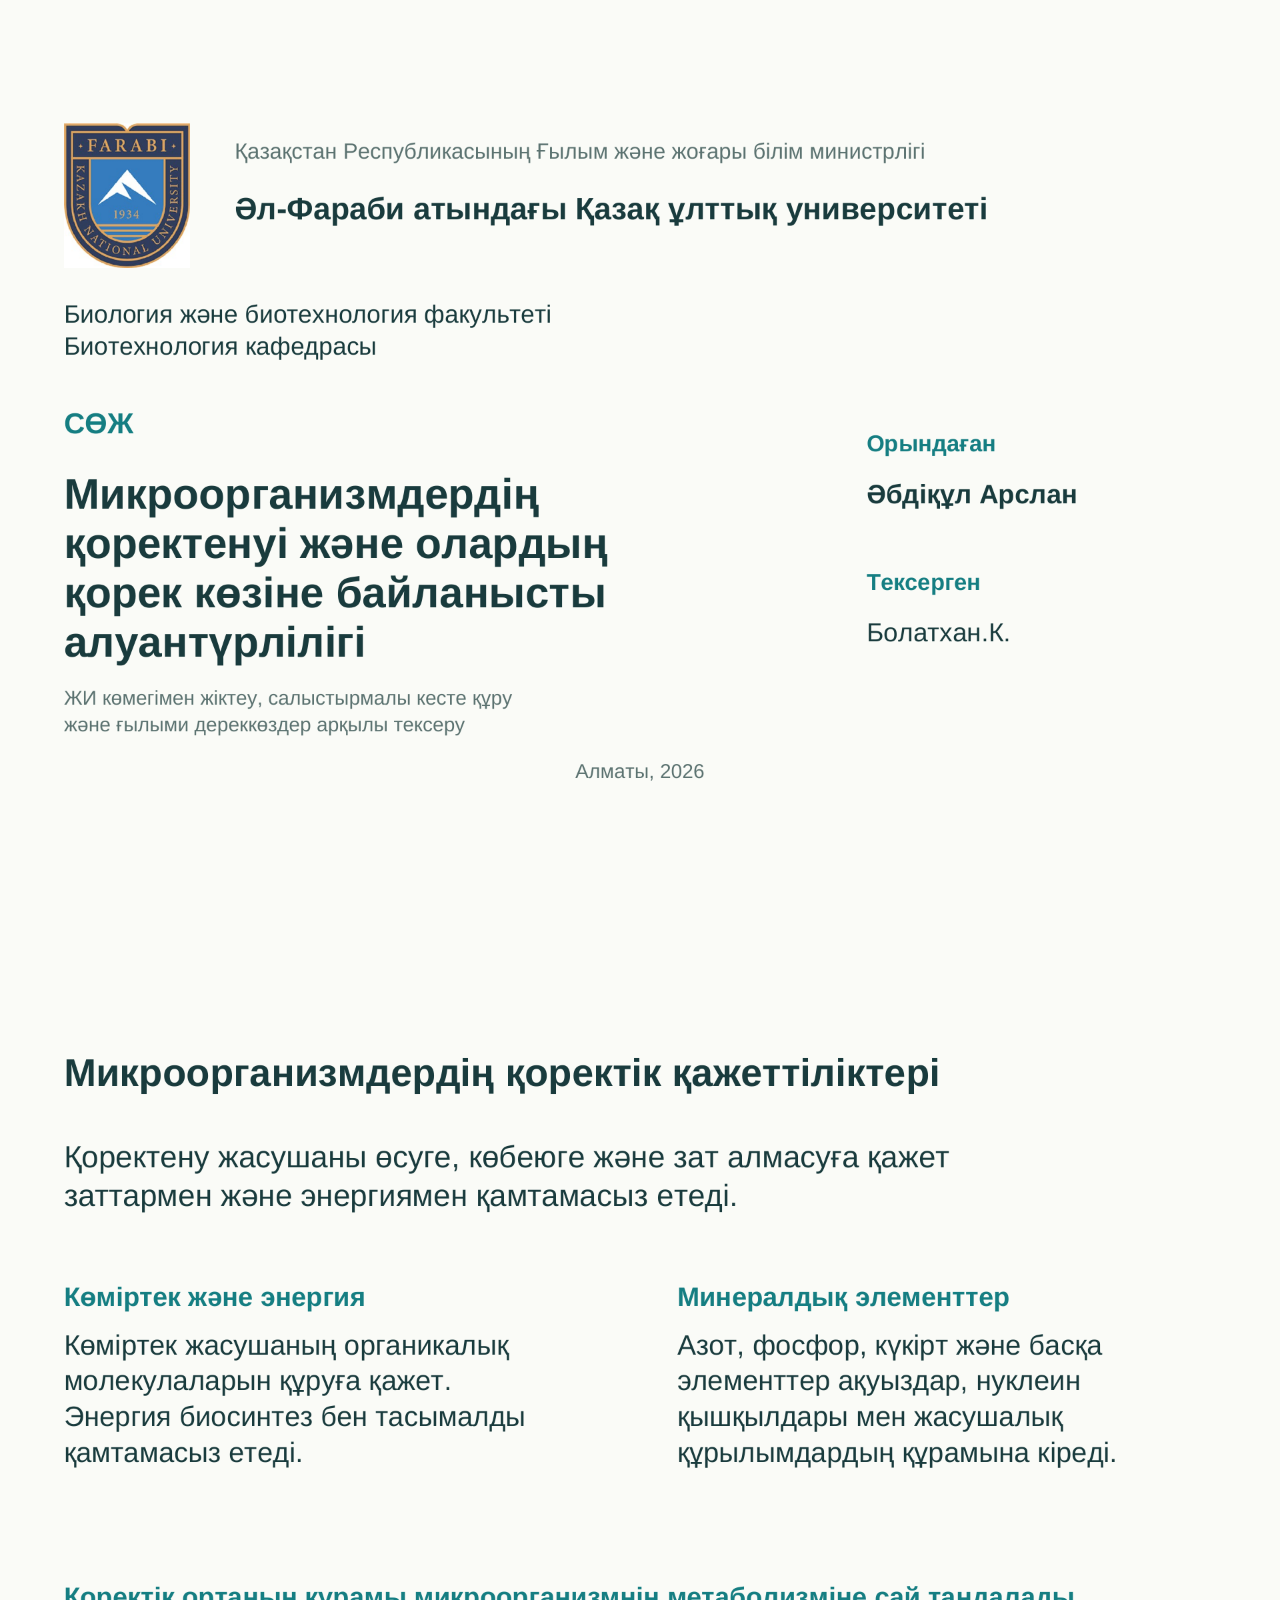
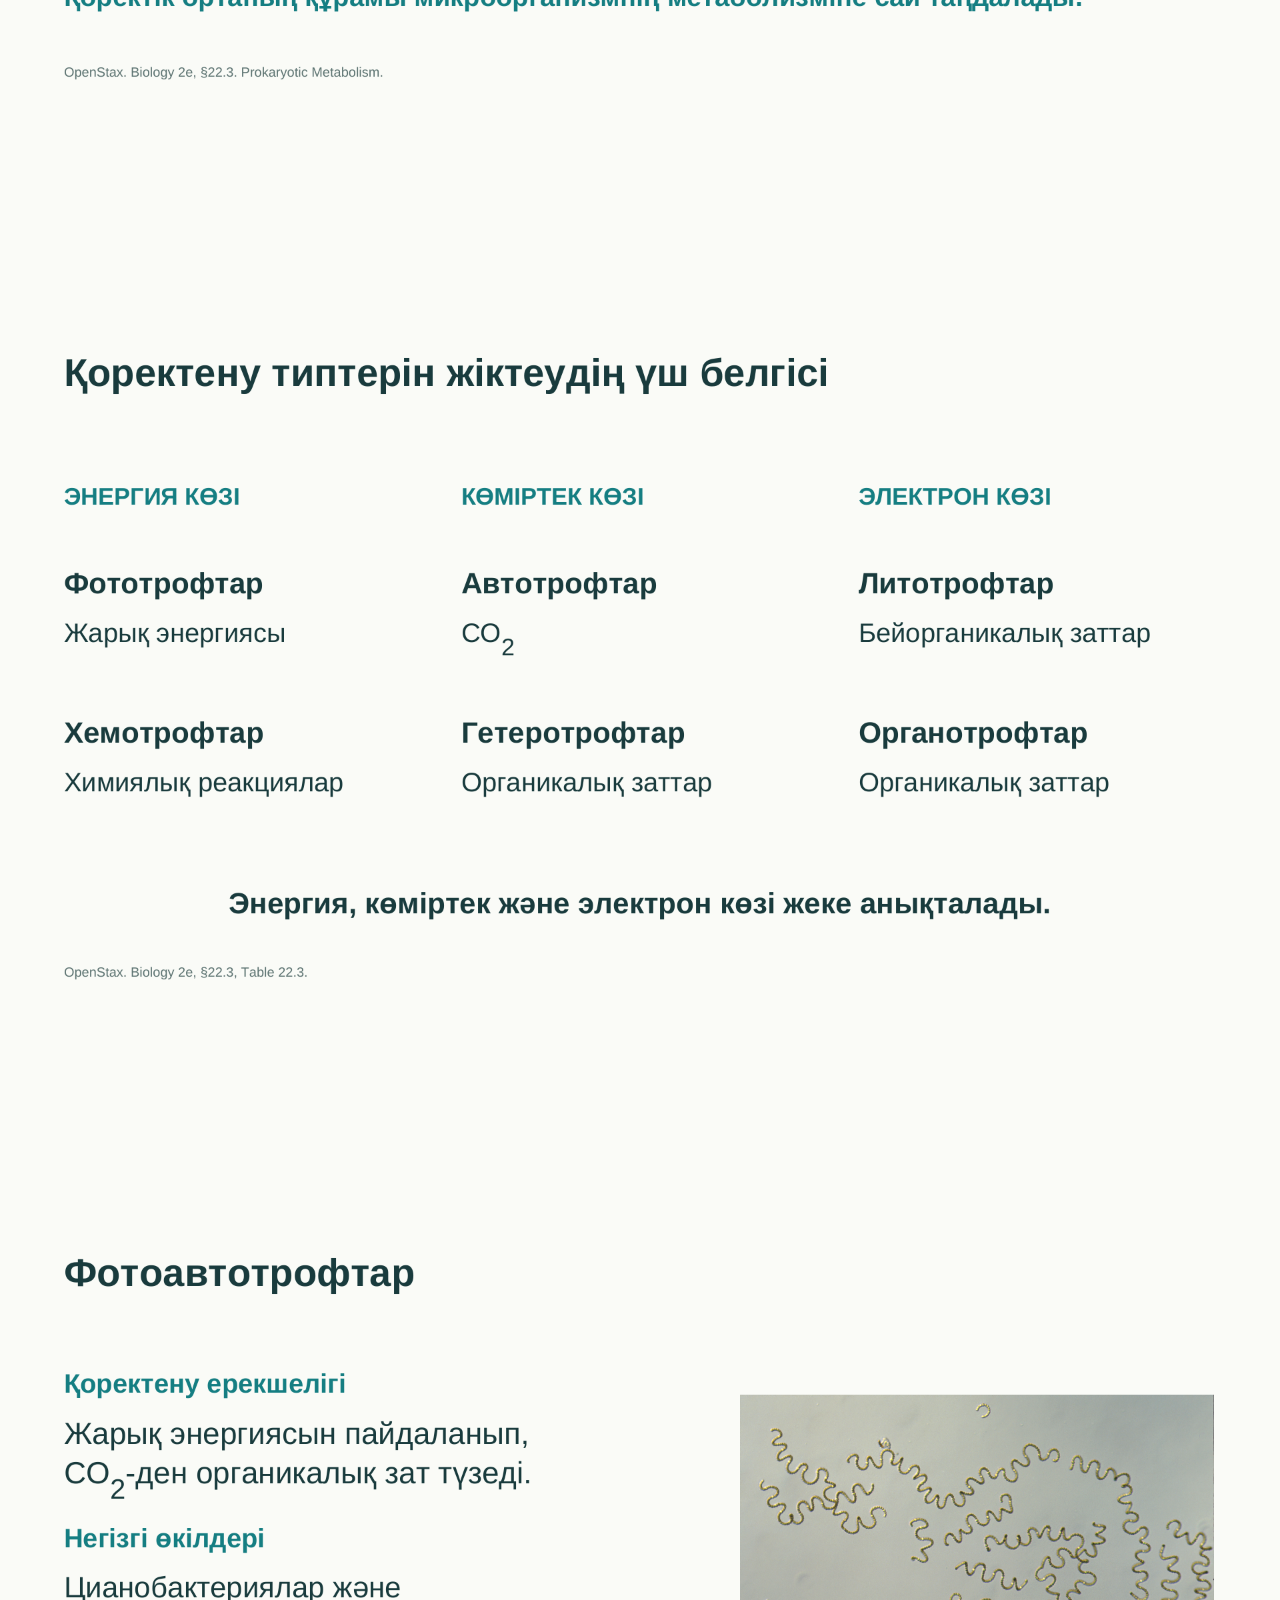
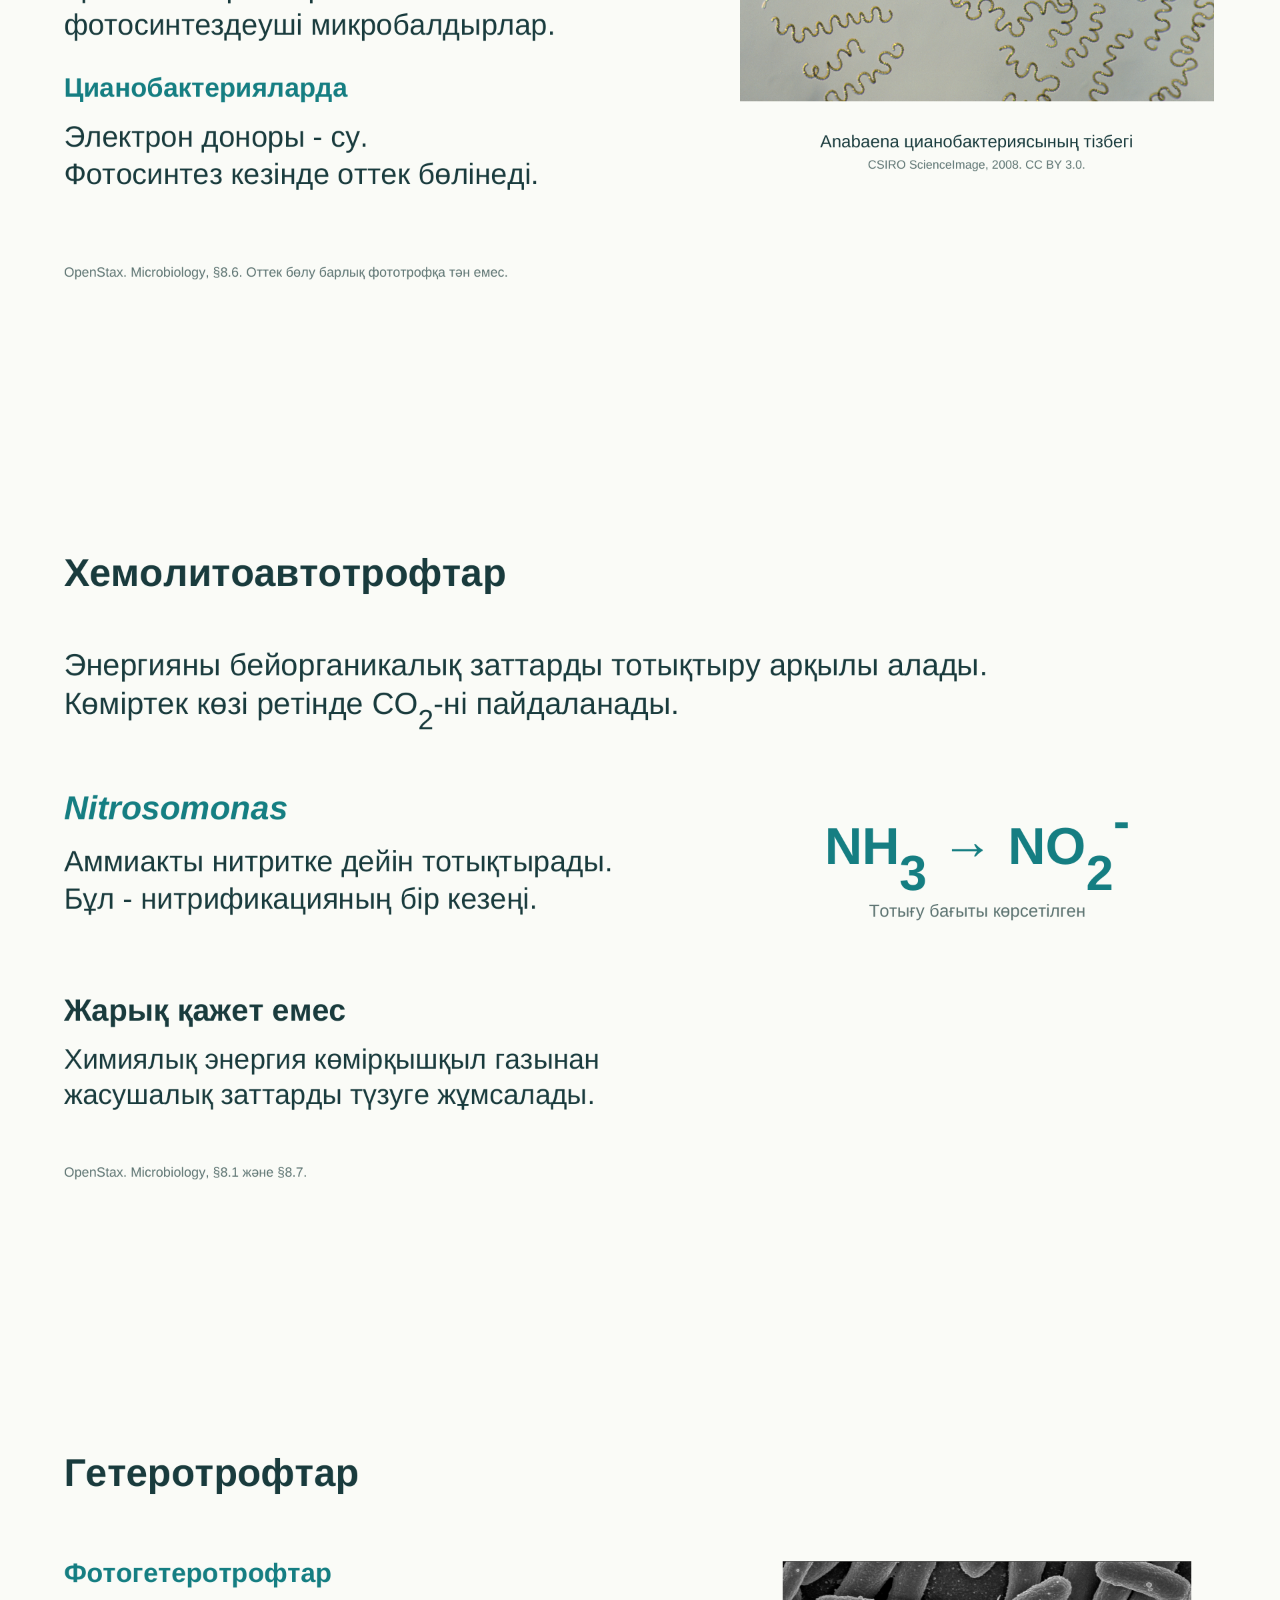
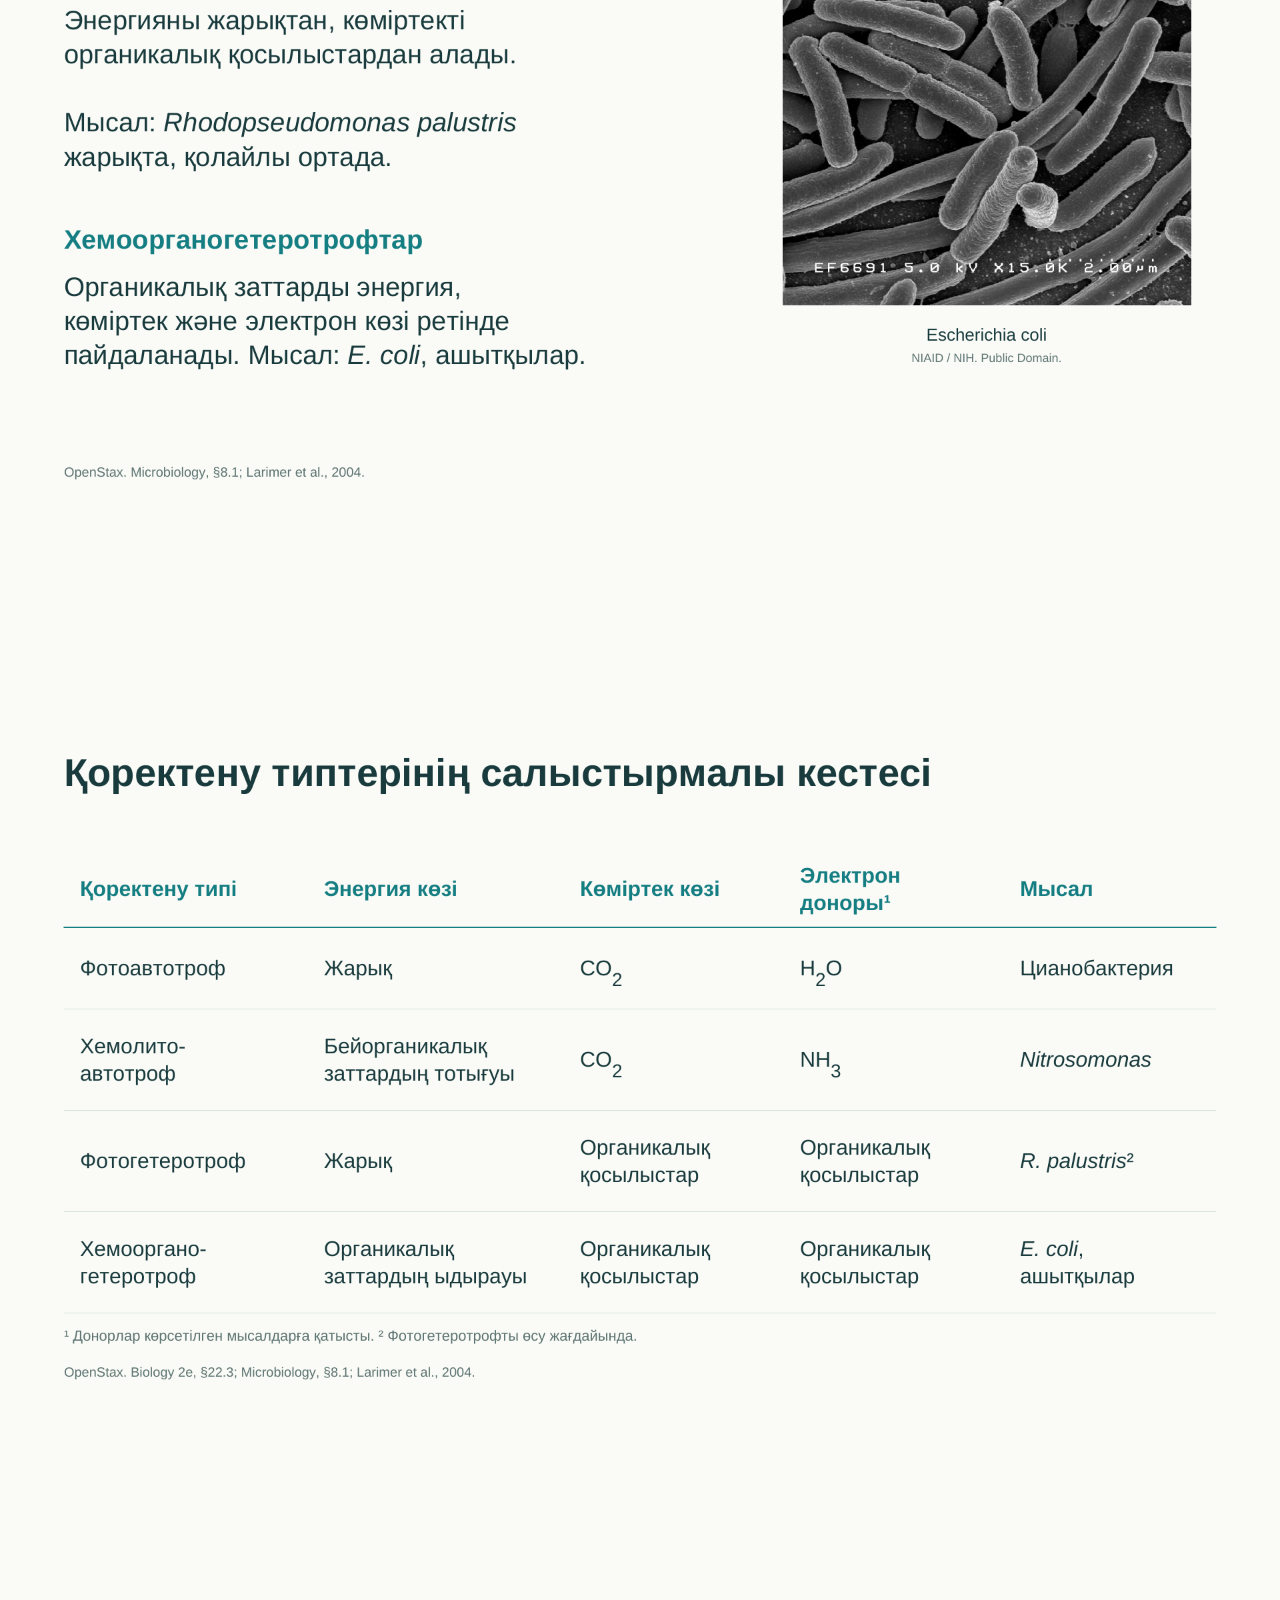
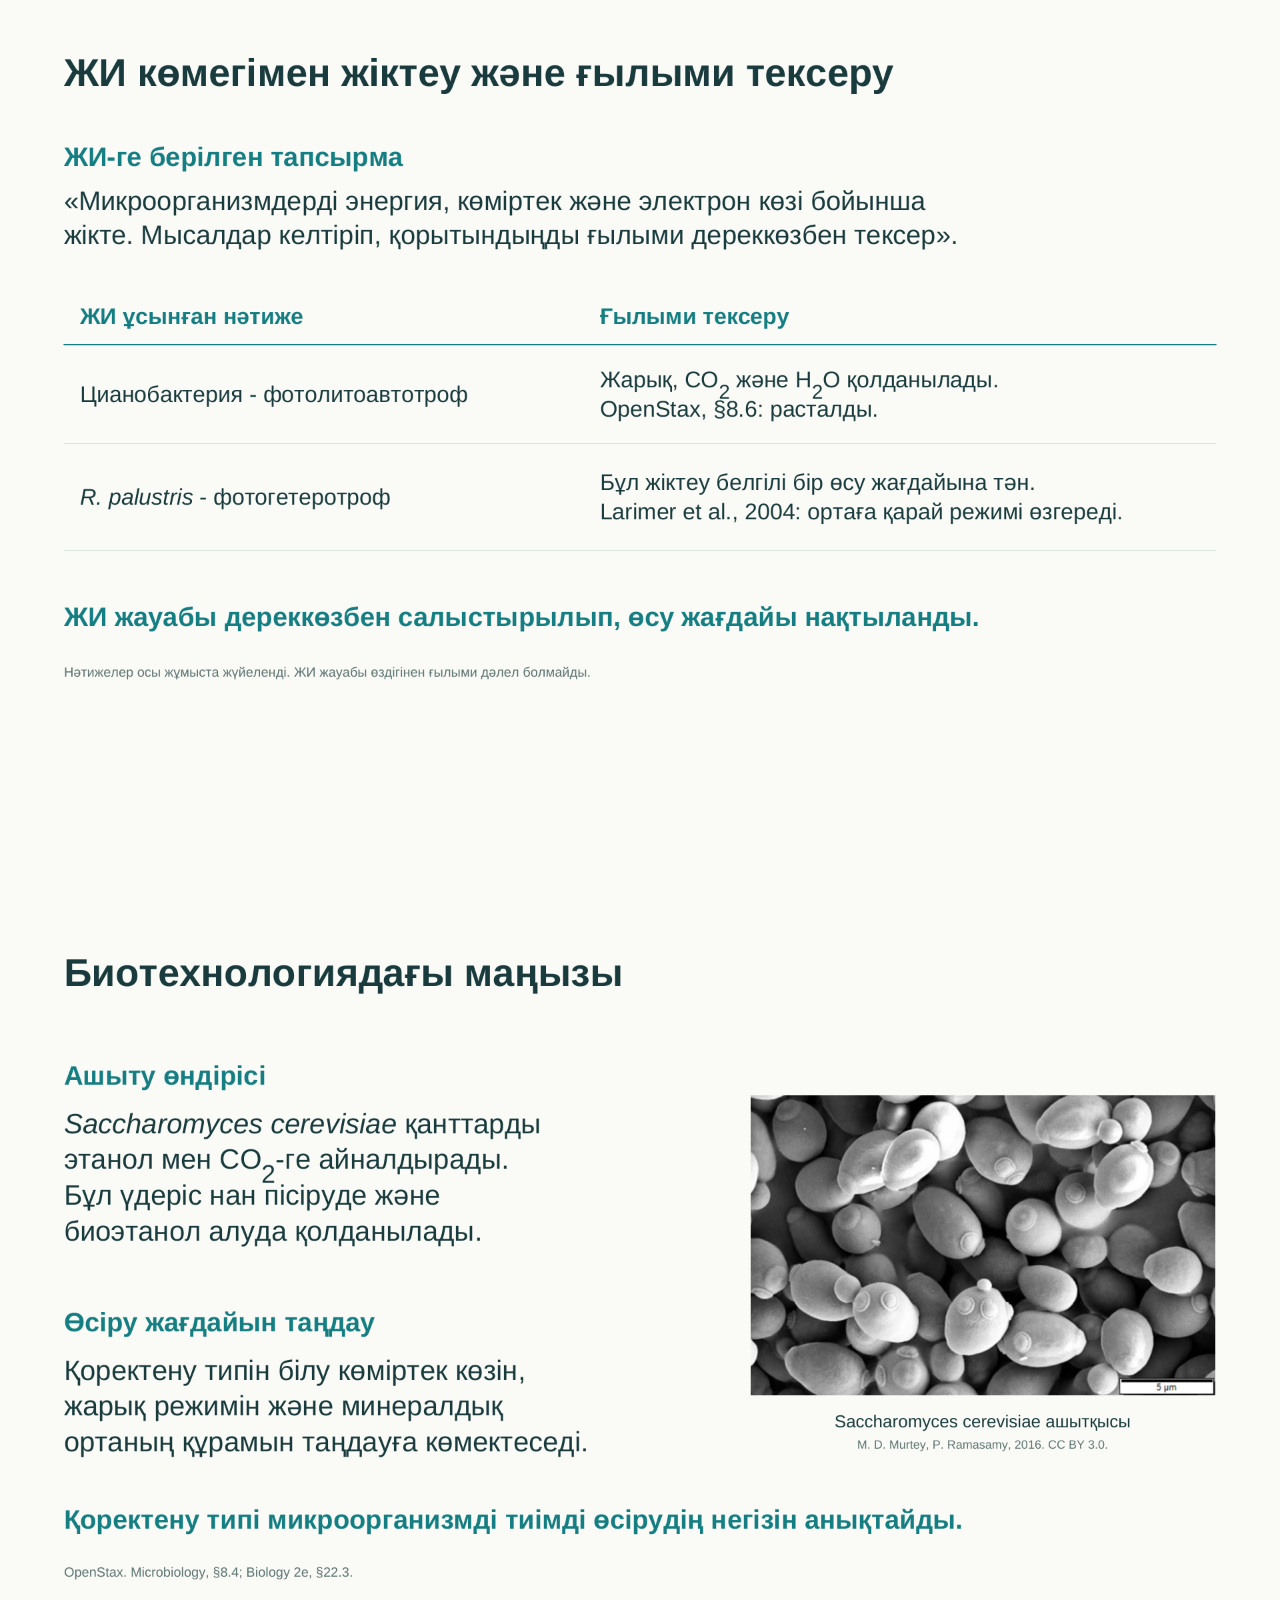
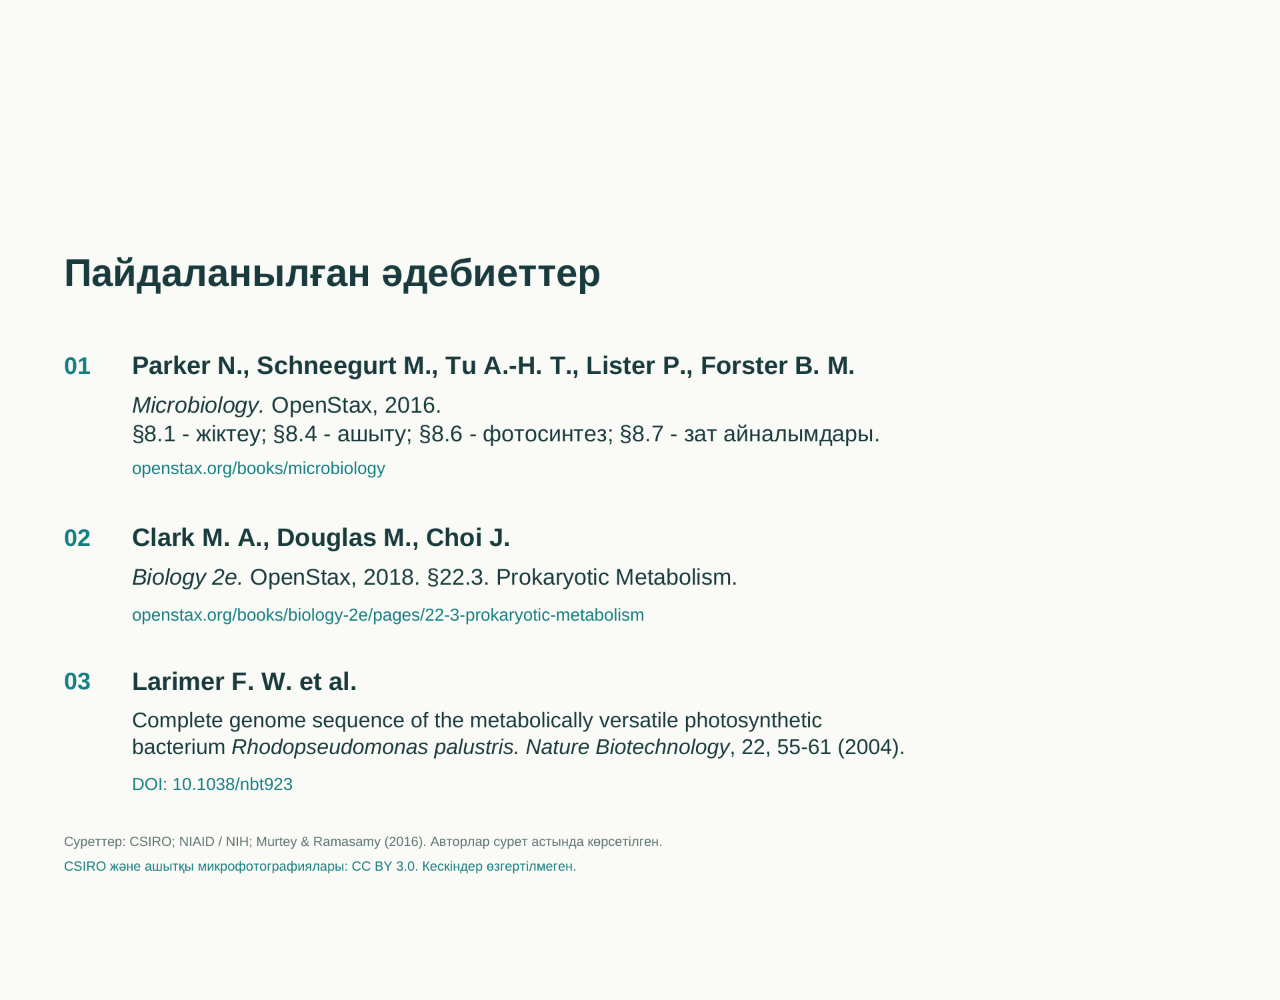
==== commit f9c6fedc: "Show original PDF pages as website without layout changes" ====
--- a/index.html
+++ b/index.html
@@ -3,73 +3,183 @@
 <head>
 <meta charset="utf-8">
 <meta name="viewport" content="width=device-width, initial-scale=1">
-<meta name="theme-color" content="#080d0e">
-<meta name="description" content="Микроорганизмдердің қоректенуі: қоректену типтері, салыстырмалы кесте және ғылыми дереккөздермен тексерілген ЖИ жіктеуі.">
+<meta name="theme-color" content="#fafbf7">
+<meta name="description" content="Микроорганизмдердің қоректенуі. Қазақ тіліндегі презентация.">
 <title>Микроорганизмдердің қоректенуі</title>
 <link rel="icon" href="assets/icon.svg" type="image/svg+xml">
 <link rel="stylesheet" href="style.css">
-<script src="app.js" defer></script>
+<script defer src="app.js"></script>
 </head>
-<body>
-<canvas id="microcosm" aria-hidden="true"></canvas>
-<div class="atmosphere" aria-hidden="true"></div>
-<header><a class="wordmark" href="#title" aria-label="Титул бетіне"><span class="mark" aria-hidden="true">✳</span> МИКРОӘЛЕМ</a><div class="tools"><button id="motion" aria-label="Анимацияны тоқтату" title="Анимацияны тоқтату"><span aria-hidden="true">Ⅱ</span></button><button id="fullscreen" aria-label="Толық экран" title="Толық экран"><span aria-hidden="true">⛶</span></button></div></header>
-<main>
-<section id="title" class="scene hero" data-palette="mint">
-<div class="content hero-content">
-<p class="eyebrow reveal">Көзге көрінбейтін тіршілік</p>
-<h1 class="reveal">Микроорганизмдердің<br><span>қоректенуі</span></h1>
-<p class="hero-sub reveal">және олардың қорек көзіне<br>байланысты алуантүрлілігі</p>
-<p class="brief reveal">ЖИ көмегімен жіктеу, салыстыру<br>және ғылыми дереккөздер арқылы тексеру</p>
-<div class="credits reveal"><p><span>Орындаған</span>Әбдіқұл Арслан</p><p><span>Тексерген</span>Болатхан.К.</p></div>
-<a class="begin reveal" href="#principles">Микроәлемге ену <span aria-hidden="true">↓</span></a>
-</div><div class="specimen-tag" aria-hidden="true"><span></span> Тіршіліктің сан алуан стратегиясы</div>
-</section>
-<section id="principles" class="scene" data-palette="mint">
-<div class="content wide"><p class="eyebrow reveal">Қоректенудің негізі</p><h2 class="reveal">Бір жасуша.<br><em>Үш негізгі сұрақ.</em></h2>
-<div class="axes">
-<article class="axis reveal"><span class="axis-symbol">hν</span><h3>Энергия қайдан?</h3><p><b>Жарық</b> → фототроф</p><p><b>Химиялық реакция</b> → хемотроф</p></article>
-<article class="axis reveal"><span class="axis-symbol">C</span><h3>Көміртек қайдан?</h3><p><b>CO₂</b> → автотроф</p><p><b>Органикалық зат</b> → гетеротроф</p></article>
-<article class="axis reveal"><span class="axis-symbol">e⁻</span><h3>Электрон қайдан?</h3><p><b>Бейорганикалық зат</b> → литотроф</p><p><b>Органикалық зат</b> → органотроф</p></article>
-</div><p class="takeaway reveal">Энергия көзі мен көміртек көзі — екі бөлек белгі.</p><a class="source" href="https://openstax.org/books/biology-2e/pages/22-3-prokaryotic-metabolism" target="_blank" rel="noopener">OpenStax · Biology 2e, §22.3 ↗</a></div>
-</section>
-<section id="photo" class="scene" data-palette="lime">
-<div class="content split"><div class="copy"><p class="eyebrow reveal">Фотоавтотрофтар</p><h2 class="reveal">Жарықтан —<br><em>тіршілікке.</em></h2><p class="lead reveal">Жарық энергиясын пайдаланып,<br>CO₂-ден органикалық зат түзеді.</p><div class="facts reveal"><p><span>Энергия</span>Жарық</p><p><span>Көміртек</span>CO₂</p><p><span>Мысал</span>Цианобактериялар, микробалдырлар</p></div><p class="note reveal">Цианобактериялар электронды судан алады және оттек бөледі. Оттек бөлу барлық фототрофқа тән емес.</p><a class="source" href="https://openstax.org/books/microbiology/pages/8-6-photosynthesis" target="_blank" rel="noopener">OpenStax · Microbiology, §8.6 ↗</a></div>
-<div class="diagram solar reveal" role="img" aria-label="Жарық энергиясы мен көмірқышқыл газын пайдаланатын цианобактерияның сызбасы"><div class="sun"><span>☼</span></div><div class="light-beams"></div><div class="cell-chain"><i></i><i></i><i></i><i></i><i></i></div><span class="molecule molecule-a">CO₂</span><span class="molecule molecule-b">H₂O</span><span class="molecule molecule-c">O₂ ↑</span><p class="diagram-caption">Цианобактерия · сызбалық көрініс</p></div></div>
-</section>
-<section id="chemo" class="scene" data-palette="amber">
-<div class="content split"><div class="copy"><p class="eyebrow reveal">Хемолитоавтотрофтар</p><h2 class="reveal">Күн сәулесінсіз<br><em>де өмір бар.</em></h2><p class="lead reveal">Бейорганикалық заттардың тотығуы —<br>энергия мен электрон көзі.</p><div class="facts reveal"><p><span>Энергия</span>Химиялық реакциялар</p><p><span>Көміртек</span>CO₂</p><p><span>Мысал</span><i>Nitrosomonas</i></p></div><p class="note reveal">Аммиакты нитритке дейін тотықтырады. Бұл — азот айналымындағы нитрификацияның бір кезеңі.</p><a class="source" href="https://openstax.org/books/microbiology/pages/8-7-biogeochemical-cycles" target="_blank" rel="noopener">OpenStax · Microbiology, §8.7 ↗</a></div>
-<div class="diagram chemical reveal" role="img" aria-label="Аммиактың нитритке тотығуы энергия бөледі; көміртек CO2-ден алынады"><div class="reaction-orbit"><div class="reactor">e⁻<small>ЭНЕРГИЯ</small></div><span class="orbit-dot"></span></div><div class="reaction"><span>NH₃</span><b>→</b><span>NO₂⁻</span></div><p class="diagram-caption">Тотығу бағыты · толық теңдеу емес</p></div></div>
-</section>
-<section id="hetero" class="scene" data-palette="purple">
-<div class="content wide"><p class="eyebrow reveal">Гетеротрофтар</p><h2 class="reveal">Дайын көміртек.<br><em>Әртүрлі энергия.</em></h2><div class="duo">
-<article class="type-panel reveal"><div class="mini-organism purple" aria-hidden="true"><i></i><i></i><i></i></div><p class="small-label">ЖАРЫҚ + ОРГАНИКАЛЫҚ КӨМІРТЕК</p><h3>Фотогетеротрофтар</h3><p>Энергияны жарықтан, көміртекті органикалық қосылыстардан алады.</p><div class="example"><i>Rhodopseudomonas palustris</i><span>Жарықта, қолайлы ортада</span></div></article>
-<article class="type-panel reveal"><div class="mini-organism coral" aria-hidden="true"><i></i><i></i></div><p class="small-label">ХИМИЯЛЫҚ ЭНЕРГИЯ + ОРГАНИКАЛЫҚ КӨМІРТЕК</p><h3>Хемогетеротрофтар</h3><p>Органикалық қосылыстарды энергия және көміртек көзі ретінде пайдаланады.</p><div class="example"><i>Escherichia coli</i><span>Ашытқылар да осы топқа жатады</span></div></article>
-</div><a class="source" href="https://openstax.org/books/microbiology/pages/8-1-energy-matter-and-enzymes" target="_blank" rel="noopener">OpenStax · Microbiology, §8.1 ↗</a></div>
-</section>
-<section id="compare" class="scene" data-palette="mint">
-<div class="content wide"><p class="eyebrow reveal">Салыстырмалы кесте</p><h2 class="reveal">Төрт стратегия.<br><em>Бір мақсат — тіршілік.</em></h2><div class="table-wrap reveal" tabindex="0" role="region" aria-label="Қоректену типтерін салыстыру кестесі, шағын экранда көлденең жылжытыңыз"><table><thead><tr><th scope="col">Қоректену типі</th><th scope="col">Энергия көзі</th><th scope="col">Көміртек көзі</th><th scope="col">Электрон доноры¹</th><th scope="col">Мысал</th></tr></thead><tbody>
-<tr><th scope="row"><span class="dot lime"></span>Фотоавтотроф</th><td>Жарық</td><td>CO₂</td><td>H₂O</td><td>Цианобактериялар</td></tr>
-<tr><th scope="row"><span class="dot amber"></span>Хемолитоавтотроф</th><td>Бейорганикалық<br>заттардың тотығуы</td><td>CO₂</td><td>NH₃</td><td><i>Nitrosomonas</i></td></tr>
-<tr><th scope="row"><span class="dot purple"></span>Фотогетеротроф</th><td>Жарық</td><td>Органикалық зат</td><td>Органикалық зат</td><td><i>R. palustris</i>²</td></tr>
-<tr><th scope="row"><span class="dot coral"></span>Хемоорганогетеротроф</th><td>Органикалық<br>заттардың ыдырауы</td><td>Органикалық зат</td><td>Органикалық зат</td><td><i>E. coli</i>, ашытқылар</td></tr>
-</tbody></table></div><p class="table-note reveal">¹ Донорлар көрсетілген мысалдарға қатысты. ² Фотогетеротрофты өсу жағдайында.</p><a class="source" href="https://openstax.org/books/biology-2e/pages/22-3-prokaryotic-metabolism" target="_blank" rel="noopener">OpenStax · Biology 2e, §22.3 ↗</a></div>
-</section>
-<section id="adapt" class="scene" data-palette="purple">
-<div class="content split"><div class="copy"><p class="eyebrow reveal">Метаболизмнің икемділігі</p><h2 class="reveal">Орта өзгерсе,<br><em>стратегия өзгереді.</em></h2><p class="lead reveal"><i>Rhodopseudomonas palustris</i><br>төрт түрлі режимде өсе алады.</p><p class="note reveal">Жарық, оттек және қоректік заттардың қолжетімділігіне қарай метаболизмін өзгертеді. Сондықтан бір түрді әрдайым бір ғана типке бекіту дұрыс емес.</p><a class="source" href="https://doi.org/10.1038/nbt923" target="_blank" rel="noopener">Larimer et al. · Nature Biotechnology, 2004 ↗</a></div>
-<div class="diagram adaptive reveal" role="img" aria-label="R. palustris бактериясының төрт қоректену режимі"><div class="adapt-ring"></div><div class="adapt-core"><span>R. palustris</span><i></i></div><span class="mode top">Фотоавтотроф</span><span class="mode right">Фотогетеротроф</span><span class="mode bottom">Хемогетеротроф</span><span class="mode left">Хемоавтотроф</span></div></div>
-</section>
-<section id="ai" class="scene" data-palette="mint">
-<div class="content wide"><p class="eyebrow reveal">ЖИ көмегімен жіктеу</p><h2 class="reveal">ЖИ жүйелейді.<br><em>Дереккөз растайды.</em></h2><div class="ai-layout reveal"><div class="ai-explain"><p class="prompt-label">ҚОЛДАНЫЛҒАН СҰРАУ</p><blockquote>«Микроорганизмдерді энергия, көміртек және электрон көзі бойынша жікте. Мысал келтір және дереккөзбен тексер.»</blockquote><p class="note">ЖИ ұсынған жіктеу оқулықтармен және ғылыми мақаламен салыстырылды. Төменде — алдын ала тексерілген нәтижелер.</p><p class="check-line"><span>✓</span> Энергия мен көміртек ажыратылды</p><p class="check-line"><span>✓</span> Өсу жағдайы ескерілді</p><p class="check-line"><span>✓</span> Мысалдар дереккөзбен тексерілді</p></div><div class="ai-result"><div class="organism-picker" role="group" aria-label="Тексерілген мысалды таңдаңыз"><button data-example="cyano" aria-pressed="true">Цианобактерия</button><button data-example="nitro" aria-pressed="false">Nitrosomonas</button><button data-example="rhodo" aria-pressed="false">R. palustris</button><button data-example="ecoli" aria-pressed="false">E. coli</button></div><div id="result" aria-live="polite"><p class="result-status"><span></span>ДЕРЕККӨЗБЕН РАСТАЛДЫ</p><h3 id="result-type">Фотолитоавтотроф</h3><dl><div><dt>Энергия</dt><dd id="result-energy">Жарық</dd></div><div><dt>Көміртек</dt><dd id="result-carbon">CO₂</dd></div><div><dt>Электрон</dt><dd id="result-electron">H₂O</dd></div></dl><p id="result-note">Оттекті фотосинтез жүргізетін цианобактерияның типтік режимі.</p><a id="result-source" href="https://openstax.org/books/microbiology/pages/8-6-photosynthesis" target="_blank" rel="noopener">OpenStax · Microbiology, §8.6 ↗</a></div></div></div><p class="takeaway reveal">ЖИ жауабы — бастапқы нұсқа. Ғылыми дәлел — тексеру негізі.</p></div>
-</section>
-<section id="sources" class="scene" data-palette="mint">
-<div class="content wide"><p class="eyebrow reveal">Ғылыми негіз</p><h2 class="reveal">Пайдаланылған<br><em>әдебиеттер.</em></h2><div class="bibliography reveal">
-<a href="https://openstax.org/books/microbiology/pages/8-1-energy-matter-and-enzymes" target="_blank" rel="noopener"><span class="ref-kind">ОҚУЛЫҚ</span><div><h3>Parker N. et al. · Microbiology</h3><p>OpenStax, 2016 · §8.1 — қоректену типтері; §8.6 — фотосинтез; §8.7 — зат айналымдары.</p></div><span class="ref-arrow">↗</span></a>
-<a href="https://openstax.org/books/biology-2e/pages/22-3-prokaryotic-metabolism" target="_blank" rel="noopener"><span class="ref-kind">ОҚУЛЫҚ</span><div><h3>Clark M. A., Douglas M., Choi J. · Biology 2e</h3><p>OpenStax, 2018 · §22.3 — энергия, электрон және көміртек көздері.</p></div><span class="ref-arrow">↗</span></a>
-<a href="https://doi.org/10.1038/nbt923" target="_blank" rel="noopener"><span class="ref-kind">ҒЫЛЫМИ МАҚАЛА</span><div><h3>Larimer F. W. et al. · R. palustris геномы</h3><p>Complete genome sequence of the metabolically versatile photosynthetic bacterium Rhodopseudomonas palustris.<br>Nature Biotechnology, 22, 55–61 (2004). DOI: 10.1038/nbt923.</p></div><span class="ref-arrow">↗</span></a>
-</div><div class="closing reveal"><p>Микроәлемнің алуантүрлілігі —<br><span>қорек пен энергияны игеру алуантүрлілігі.</span></p><a href="#title" aria-label="Басына оралу">↑</a></div><p class="art-note">Биологиялық бейнелер — түсіндіруге арналған авторлық сызбалар.</p></div>
-</section>
-</main>
-<noscript><p class="noscript">Мәтін толық қолжетімді. Анимация мен интерактивті мысалдар үшін JavaScript қосыңыз.</p></noscript>
-</body>
-</html>
+<body><main>
+<section class="slide" id="slide-1" aria-label="Титул беті"><div class="page"><img src="slides/page-01.png" width="1920" height="1080" loading="eager" decoding="async" alt="Титул беті"><div class="sr-only">Қазақстан Республикасының Ғылым және жоғары білім министрлігі
+Әл-Фараби атындағы Қазақ ұлттық университеті
+Биология және биотехнология факультеті
+Биотехнология кафедрасы
+СӨЖ
+Микроорганизмдердің
+қоректенуі және олардың
+қорек көзіне байланысты
+алуантүрлілігі
+ЖИ көмегімен жіктеу, салыстырмалы кесте құру
+және ғылыми дереккөздер арқылы тексеру
+Орындаған
+Әбдіқұл Арслан
+Тексерген
+Болатхан.К.
+Алматы, 2026</div></div></section>
+<section class="slide" id="slide-2" aria-label="Микроорганизмдердің қоректік қажеттіліктері"><div class="page"><img src="slides/page-02.png" width="1920" height="1080" loading="lazy" decoding="async" alt="Микроорганизмдердің қоректік қажеттіліктері"><div class="sr-only">Микроорганизмдердің қоректік қажеттіліктері
+Қоректену жасушаны өсуге, көбеюге және зат алмасуға қажет
+заттармен және энергиямен қамтамасыз етеді.
+Көміртек және энергия
+Көміртек жасушаның органикалық
+молекулаларын құруға қажет.
+Энергия биосинтез бен тасымалды
+қамтамасыз етеді.
+Минералдық элементтер
+Азот, фосфор, күкірт және басқа
+элементтер ақуыздар, нуклеин
+қышқылдары мен жасушалық
+құрылымдардың құрамына кіреді.
+Қоректік ортаның құрамы микроорганизмнің метаболизміне сай таңдалады.
+OpenStax. Biology 2e, §22.3. Prokaryotic Metabolism.</div><a class="source-link" style="left:5.00000%;top:92.96296%;width:90.00000%;height:3.33333%" href="https://openstax.org/books/biology-2e/pages/22-3-prokaryotic-metabolism" target="_blank" rel="noopener" aria-label="OpenStax. Biology 2e, §22.3. Prokaryotic Metabolism."></a></div></section>
+<section class="slide" id="slide-3" aria-label="Қоректену типтерін жіктеудің үш белгісі"><div class="page"><img src="slides/page-03.png" width="1920" height="1080" loading="lazy" decoding="async" alt="Қоректену типтерін жіктеудің үш белгісі"><div class="sr-only">Қоректену типтерін жіктеудің үш белгісі
+ЭНЕРГИЯ КӨЗІ
+Фототрофтар
+Жарық энергиясы
+Хемотрофтар
+Химиялық реакциялар
+КӨМІРТЕК КӨЗІ
+Автотрофтар
+CO2
+Гетеротрофтар
+Органикалық заттар
+ЭЛЕКТРОН КӨЗІ
+Литотрофтар
+Бейорганикалық заттар
+Органотрофтар
+Органикалық заттар
+Энергия, көміртек және электрон көзі жеке анықталады.
+OpenStax. Biology 2e, §22.3, Table 22.3.</div><a class="source-link" style="left:5.00000%;top:92.96296%;width:90.00000%;height:3.33333%" href="https://openstax.org/books/biology-2e/pages/22-3-prokaryotic-metabolism" target="_blank" rel="noopener" aria-label="OpenStax. Biology 2e, §22.3, Table 22.3."></a></div></section>
+<section class="slide" id="slide-4" aria-label="Фотоавтотрофтар"><div class="page"><img src="slides/page-04.png" width="1920" height="1080" loading="lazy" decoding="async" alt="Фотоавтотрофтар"><div class="sr-only">Фотоавтотрофтар
+Қоректену ерекшелігі
+Жарық энергиясын пайдаланып,
+CO2-ден органикалық зат түзеді.
+Негізгі өкілдері
+Цианобактериялар және
+фотосинтездеуші микробалдырлар.
+Цианобактерияларда
+Электрон доноры - су.
+Фотосинтез кезінде оттек бөлінеді.
+Anabaena цианобактериясының тізбегі
+CSIRO ScienceImage, 2008. CC BY 3.0.
+OpenStax. Microbiology, §8.6. Оттек бөлу барлық фототрофқа тән емес.</div><a class="source-link" style="left:57.81250%;top:78.33333%;width:36.97917%;height:3.70370%" href="https://commons.wikimedia.org/wiki/File:CSIRO_ScienceImage_6737_Anabaena_chain.jpg" target="_blank" rel="noopener" aria-label="CSIRO ScienceImage, 2008. CC BY 3.0."></a><a class="source-link" style="left:5.00000%;top:92.96296%;width:90.00000%;height:3.33333%" href="https://openstax.org/books/microbiology/pages/8-6-photosynthesis" target="_blank" rel="noopener" aria-label="OpenStax. Microbiology, §8.6. Оттек бөлу барлық фототрофқа тән емес."></a></div></section>
+<section class="slide" id="slide-5" aria-label="Хемолитоавтотрофтар"><div class="page"><img src="slides/page-05.png" width="1920" height="1080" loading="lazy" decoding="async" alt="Хемолитоавтотрофтар"><div class="sr-only">Хемолитоавтотрофтар
+Энергияны бейорганикалық заттарды тотықтыру арқылы алады.
+Көміртек көзі ретінде CO2-ні пайдаланады.
+Nitrosomonas
+Аммиакты нитритке дейін тотықтырады.
+Бұл - нитрификацияның бір кезеңі.
+NH3 → NO2
+-
+Тотығу бағыты көрсетілген
+Жарық қажет емес
+Химиялық энергия көмірқышқыл газынан
+жасушалық заттарды түзуге жұмсалады.
+OpenStax. Microbiology, §8.1 және §8.7.</div><a class="source-link" style="left:5.00000%;top:92.96296%;width:90.00000%;height:3.33333%" href="https://openstax.org/books/microbiology/pages/8-7-biogeochemical-cycles" target="_blank" rel="noopener" aria-label="OpenStax. Microbiology, §8.1 және §8.7."></a></div></section>
+<section class="slide" id="slide-6" aria-label="Гетеротрофтар"><div class="page"><img src="slides/page-06.png" width="1920" height="1080" loading="lazy" decoding="async" alt="Гетеротрофтар"><div class="sr-only">Гетеротрофтар
+Фотогетеротрофтар
+Энергияны жарықтан, көміртекті
+органикалық қосылыстардан алады.
+Мысал: Rhodopseudomonas palustris
+жарықта, қолайлы ортада.
+Хемоорганогетеротрофтар
+Органикалық заттарды энергия,
+көміртек және электрон көзі ретінде
+пайдаланады. Мысал: E. coli, ашытқылар.
+Escherichia coli
+NIAID / NIH. Public Domain.
+OpenStax. Microbiology, §8.1; Larimer et al., 2004.</div><a class="source-link" style="left:61.14583%;top:77.40741%;width:31.87500%;height:3.70370%" href="https://commons.wikimedia.org/wiki/File:EscherichiaColi_NIAID.jpg" target="_blank" rel="noopener" aria-label="NIAID / NIH. Public Domain."></a><a class="source-link" style="left:5.00000%;top:92.96296%;width:90.00000%;height:3.33333%" href="https://doi.org/10.1038/nbt923" target="_blank" rel="noopener" aria-label="OpenStax. Microbiology, §8.1; Larimer et al., 2004."></a></div></section>
+<section class="slide" id="slide-7" aria-label="Қоректену типтерінің салыстырмалы кестесі"><div class="page"><img src="slides/page-07.png" width="1920" height="1080" loading="lazy" decoding="async" alt="Қоректену типтерінің салыстырмалы кестесі"><div class="sr-only">Қоректену типтерінің салыстырмалы кестесі
+Қоректену типі
+Энергия көзі
+Көміртек көзі
+Электрон
+доноры¹
+Мысал
+Фотоавтотроф
+Жарық
+CO2
+H2O
+Цианобактерия
+Хемолито-
+автотроф
+Бейорганикалық
+заттардың тотығуы
+CO2
+NH3
+Nitrosomonas
+Фотогетеротроф
+Жарық
+Органикалық
+қосылыстар
+Органикалық
+қосылыстар
+R. palustris²
+Хемооргано-
+гетеротроф
+Органикалық
+заттардың ыдырауы
+Органикалық
+қосылыстар
+Органикалық
+қосылыстар
+E. coli,
+ашытқылар
+¹ Донорлар көрсетілген мысалдарға қатысты. ² Фотогетеротрофты өсу жағдайында.
+OpenStax. Biology 2e, §22.3; Microbiology, §8.1; Larimer et al., 2004.</div><a class="source-link" style="left:5.00000%;top:92.96296%;width:90.00000%;height:3.33333%" href="https://openstax.org/books/biology-2e/pages/22-3-prokaryotic-metabolism" target="_blank" rel="noopener" aria-label="OpenStax. Biology 2e, §22.3; Microbiology, §8.1; Larimer et al., 2004."></a></div></section>
+<section class="slide" id="slide-8" aria-label="ЖИ көмегімен жіктеу және ғылыми тексеру"><div class="page"><img src="slides/page-08.png" width="1920" height="1080" loading="lazy" decoding="async" alt="ЖИ көмегімен жіктеу және ғылыми тексеру"><div class="sr-only">ЖИ көмегімен жіктеу және ғылыми тексеру
+ЖИ-ге берілген тапсырма
+«Микроорганизмдерді энергия, көміртек және электрон көзі бойынша
+жікте. Мысалдар келтіріп, қорытындыңды ғылыми дереккөзбен тексер».
+ЖИ ұсынған нәтиже
+Ғылыми тексеру
+Цианобактерия - фотолитоавтотроф
+Жарық, CO2 және H2O қолданылады.
+OpenStax, §8.6: расталды.
+R. palustris - фотогетеротроф
+Бұл жіктеу белгілі бір өсу жағдайына тән.
+Larimer et al., 2004: ортаға қарай режимі өзгереді.
+ЖИ жауабы дереккөзбен салыстырылып, өсу жағдайы нақтыланды.
+Нәтижелер осы жұмыста жүйеленді. ЖИ жауабы өздігінен ғылыми дәлел болмайды.</div><a class="source-link" style="left:5.00000%;top:92.96296%;width:90.00000%;height:3.33333%" href="https://doi.org/10.1038/nbt923" target="_blank" rel="noopener" aria-label="Нәтижелер осы жұмыста жүйеленді. ЖИ жауабы өздігінен ғылыми дәлел болмайды."></a></div></section>
+<section class="slide" id="slide-9" aria-label="Биотехнологиядағы маңызы"><div class="page"><img src="slides/page-09.png" width="1920" height="1080" loading="lazy" decoding="async" alt="Биотехнологиядағы маңызы"><div class="sr-only">Биотехнологиядағы маңызы
+Ашыту өндірісі
+Saccharomyces cerevisiae қанттарды
+этанол мен CO2-ге айналдырады.
+Бұл үдеріс нан пісіруде және
+биоэтанол алуда қолданылады.
+Өсіру жағдайын таңдау
+Қоректену типін білу көміртек көзін,
+жарық режимін және минералдық
+ортаның құрамын таңдауға көмектеседі.
+Saccharomyces cerevisiae ашытқысы
+M. D. Murtey, P. Ramasamy, 2016. CC BY 3.0.
+Қоректену типі микроорганизмді тиімді өсірудің негізін анықтайды.
+OpenStax. Microbiology, §8.4; Biology 2e, §22.3.</div><a class="source-link" style="left:58.64583%;top:75.55556%;width:36.25000%;height:3.70370%" href="https://commons.wikimedia.org/wiki/File:Saccharomyces_cerevisiae_SEM.jpg" target="_blank" rel="noopener" aria-label="M. D. Murtey, P. Ramasamy, 2016. CC BY 3.0."></a><a class="source-link" style="left:5.00000%;top:92.96296%;width:90.00000%;height:3.33333%" href="https://openstax.org/books/microbiology/pages/8-4-fermentation" target="_blank" rel="noopener" aria-label="OpenStax. Microbiology, §8.4; Biology 2e, §22.3."></a></div></section>
+<section class="slide" id="slide-10" aria-label="Пайдаланылған әдебиеттер"><div class="page"><img src="slides/page-10.png" width="1920" height="1080" loading="lazy" decoding="async" alt="Пайдаланылған әдебиеттер"><div class="sr-only">Пайдаланылған әдебиеттер
+01
+Parker N., Schneegurt M., Tu A.-H. T., Lister P., Forster B. M.
+Microbiology. OpenStax, 2016.
+§8.1 - жіктеу; §8.4 - ашыту; §8.6 - фотосинтез; §8.7 - зат айналымдары.
+openstax.org/books/microbiology
+02
+Clark M. A., Douglas M., Choi J.
+Biology 2e. OpenStax, 2018. §22.3. Prokaryotic Metabolism.
+openstax.org/books/biology-2e/pages/22-3-prokaryotic-metabolism
+03
+Larimer F. W. et al.
+Complete genome sequence of the metabolically versatile photosynthetic
+bacterium Rhodopseudomonas palustris. Nature Biotechnology, 22, 55-61 (2004).
+DOI: 10.1038/nbt923
+Суреттер: CSIRO; NIAID / NIH; Murtey &amp; Ramasamy (2016). Авторлар сурет астында көрсетілген.
+CSIRO және ашытқы микрофотографиялары: CC BY 3.0. Кескіндер өзгертілмеген.</div><a class="source-link" style="left:10.31250%;top:36.66389%;width:19.79675%;height:3.08148%" href="https://openstax.org/books/microbiology/pages/8-1-energy-matter-and-enzymes" target="_blank" rel="noopener" aria-label="openstax.org/books/microbiology"></a><a class="source-link" style="left:10.31250%;top:57.03426%;width:40.04446%;height:3.08148%" href="https://openstax.org/books/biology-2e/pages/22-3-prokaryotic-metabolism" target="_blank" rel="noopener" aria-label="openstax.org/books/biology-2e/pages/22-3-prokaryotic-metabolism"></a><a class="source-link" style="left:10.31250%;top:80.55278%;width:12.57299%;height:3.08148%" href="https://doi.org/10.1038/nbt923" target="_blank" rel="noopener" aria-label="DOI: 10.1038/nbt923"></a><a class="source-link" style="left:5.00000%;top:92.49074%;width:40.04008%;height:2.37037%" href="https://creativecommons.org/licenses/by/3.0/" target="_blank" rel="noopener" aria-label="CSIRO және ашытқы микрофотографиялары: CC BY 3.0. Кескіндер өзгертілмеген."></a></div></section>
+</main></body></html>
--- a/style.css
+++ b/style.css
@@ -1,9 +1 @@
-@font-face{font-family:Manrope;src:url('assets/manrope.ttf') format('truetype');font-weight:400;font-display:swap}
-:root{--bg:#080d0e;--fg:#f1f3e9;--muted:#a0b0aa;--accent:#b2ebd4;--line:rgba(200,232,219,.17);font-family:Manrope,Arial,sans-serif;color:var(--fg);background:var(--bg);font-synthesis:weight}
-*{box-sizing:border-box}html{scroll-behavior:smooth;scroll-snap-type:y proximity;scroll-padding-top:0}body{margin:0;overflow-x:hidden}a{color:inherit;text-decoration:none}button{font:inherit;color:inherit;cursor:pointer}button,a{-webkit-tap-highlight-color:transparent}button:focus-visible,a:focus-visible,[tabindex]:focus-visible{outline:2px solid var(--accent);outline-offset:6px}::selection{background:#b2ebd4;color:#080d0e}#microcosm{position:fixed;inset:0;width:100%;height:100%;z-index:0;pointer-events:none}.atmosphere{position:fixed;inset:0;z-index:0;pointer-events:none;background:linear-gradient(90deg,rgba(8,13,14,.7),transparent 85%);box-shadow:inset 0 0 180px #080d0e66}header{position:fixed;top:0;left:0;right:0;z-index:10;display:flex;align-items:center;justify-content:space-between;padding:24px 4.5%;background:linear-gradient(#080d0eef,transparent);pointer-events:none}header a,header button{pointer-events:auto}.wordmark{display:flex;align-items:center;gap:10px;font-size:11px;font-weight:700;letter-spacing:.19em}.mark{font-size:31px;color:var(--accent);display:inline-block;animation:spin 32s linear infinite}.tools{display:flex;gap:8px}.tools button{display:grid;place-items:center;width:38px;height:38px;border:1px solid var(--line);background:#0c181780;border-radius:50%;font-size:18px;backdrop-filter:blur(12px)}.tools button:hover{background:#23433b}.scene{min-height:100svh;position:relative;z-index:1;display:flex;align-items:center;scroll-snap-align:start;padding:115px 7.2% 78px;--accent:#b2ebd4}.scene[data-palette=lime]{--accent:#d1ec8b}.scene[data-palette=amber]{--accent:#ecc18b}.scene[data-palette=purple]{--accent:#c8b5f2}.content{width:100%;max-width:1440px;margin:0 auto}.eyebrow{text-transform:uppercase;letter-spacing:.19em;font-size:11px;font-weight:700;color:var(--accent);margin:0 0 27px;display:flex;align-items:center;gap:12px}.eyebrow:before{content:'';width:23px;height:1px;background:currentColor}h1,h2,h3,p{margin-top:0}h1{font-size:clamp(33px,4.8vw,76px);font-weight:500;letter-spacing:-.045em;line-height:1.12;margin-bottom:22px}h1 span{color:var(--accent);font-size:1.3em}h2{font-size:clamp(36px,4.4vw,68px);font-weight:500;letter-spacing:-.045em;line-height:1.13;margin-bottom:42px}h2 em{font-style:normal;color:var(--accent)}h3{font-size:23px;font-weight:500;letter-spacing:-.03em}.hero-sub{font-size:clamp(19px,1.9vw,28px);line-height:1.5;color:#d4ddd5;margin-bottom:25px}.brief{font-size:14px;color:var(--muted);line-height:1.7}.hero-content{position:relative}.credits{display:flex;gap:52px;margin-top:37px}.credits p{font-size:15px}.credits span{display:block;font-size:10px;letter-spacing:.13em;text-transform:uppercase;color:var(--muted);margin-bottom:9px}.begin{display:inline-flex;align-items:center;gap:36px;margin-top:30px;font-size:12px;letter-spacing:.05em}.begin span{display:grid;place-items:center;width:37px;height:37px;border:1px solid var(--line);border-radius:50%;animation:nudge 3s ease-in-out infinite}.specimen-tag{position:absolute;right:8%;bottom:20%;font-size:10px;letter-spacing:.08em;color:#bddacc90}.specimen-tag span{display:inline-block;width:6px;height:6px;background:var(--accent);border-radius:50%;margin-right:9px;box-shadow:0 0 15px var(--accent)}.axes{display:grid;grid-template-columns:repeat(3,1fr);gap:32px;margin:50px 0 30px}.axis{border-top:1px solid var(--line);padding-top:23px}.axis-symbol{font-size:58px;font-weight:400;color:var(--accent);display:block;margin-bottom:22px;letter-spacing:-.06em}.axis h3{font-size:23px;margin-bottom:22px}.axis p{color:var(--muted);font-size:14px;line-height:1.8;margin-bottom:6px}.axis b{font-weight:400;color:var(--fg)}.takeaway{font-size:17px;color:var(--accent);border-left:2px solid var(--accent);padding-left:20px;margin:35px 0 25px}.source{display:inline-block;color:#92a79d;font-size:10px;letter-spacing:.03em;margin-top:25px;line-height:1.7}.source:hover{color:var(--accent)}.split{display:grid;grid-template-columns:1.1fr 1fr;align-items:center;gap:5%}.lead{font-size:20px;line-height:1.7;color:#d0dbd4}.facts{margin:28px 0;width:100%;max-width:430px}.facts p{display:grid;grid-template-columns:105px 1fr;padding:12px 0;border-bottom:1px solid var(--line);font-size:14px;margin:0;gap:10px}.facts span{color:var(--muted);font-size:12px}.note{color:var(--muted);font-size:13px;line-height:1.8;max-width:465px}.diagram{min-height:410px;position:relative;display:flex;align-items:center;justify-content:center}.diagram-caption{position:absolute;bottom:0;left:0;right:0;text-align:center;color:var(--muted);font-size:10px;letter-spacing:.08em}.sun{position:absolute;top:8px;left:43%;font-size:75px;color:#e8eaa1;text-shadow:0 0 55px #d1ec8b80;animation:breathe 7s ease-in-out infinite}.light-beams{position:absolute;top:114px;width:210px;height:150px;background:repeating-linear-gradient(100deg,transparent 0 30px,#d1ec8b35 32px,transparent 34px);mask-image:linear-gradient(transparent,#000,transparent);animation:beam 4s linear infinite}.cell-chain{display:flex;transform:rotate(-23deg);animation:float 10s ease-in-out infinite}.cell-chain i{width:69px;height:89px;border-radius:45%;margin-left:-6px;background:radial-gradient(ellipse at 36% 30%,#d1ec8b50,#62853d40 40%,#91af4640 65%,#d1ec8b90 90%,#405c2840);border:2px solid #c8ec9399;box-shadow:inset 0 0 19px #d1ec8b60,0 0 28px #a1dc6620;position:relative}.cell-chain i:after{content:'';position:absolute;inset:22px 15px;border-radius:50%;border:5px double #d1ec8b50;transform:rotate(24deg)}.molecule{position:absolute;font-size:20px;color:var(--accent);animation:float 8s ease-in-out infinite}.molecule-a{left:8%;top:37%}.molecule-b{right:14%;bottom:15%;animation-delay:-3s}.molecule-c{right:0;top:30%;animation-delay:-5s}.reaction-orbit{width:270px;height:270px;border:1px solid #ecc18b35;border-radius:50%;display:grid;place-items:center;position:absolute;top:10px}.reaction-orbit:before,.reaction-orbit:after{content:'';position:absolute;inset:22px;border-radius:50%;border:1px dashed #ecc18b30;animation:spin 50s linear infinite}.reaction-orbit:after{inset:-27px;border-style:solid;border-color:#ecc18b15}.reactor{width:158px;height:158px;display:flex;flex-direction:column;justify-content:center;align-items:center;font-size:62px;color:var(--accent);border:1px solid #ecc18b80;border-radius:50%;background:radial-gradient(ellipse at 35% 30%,#ecc18b30,#ecc18b05);box-shadow:0 0 65px #ecc18b13,inset 0 0 32px #ecc18b15;animation:breathe 7s infinite}.reactor small{font-size:9px;letter-spacing:.18em}.orbit-dot{position:absolute;inset:0;animation:spin 14s linear infinite}.orbit-dot:before{content:'';position:absolute;width:11px;height:11px;border-radius:50%;background:#ecc18b;left:50%;top:-5px;box-shadow:0 0 24px #ecc18b}.reaction{position:absolute;bottom:53px;display:flex;gap:36px;align-items:center;font-size:32px;color:var(--accent)}.reaction b{font-weight:400;color:#ecc18b65}.duo{display:grid;grid-template-columns:1fr 1fr;gap:55px}.type-panel{position:relative;border-top:1px solid var(--line);padding-top:30px}.small-label{color:var(--accent);font-size:9px;letter-spacing:.11em;margin-bottom:16px}.type-panel h3{font-size:29px}.type-panel>p:not(.small-label){font-size:16px;line-height:1.8;color:var(--muted);max-width:410px}.example{font-size:16px;margin-top:25px}.example span{display:block;color:var(--muted);font-size:11px;margin-top:8px}.mini-organism{height:80px;display:flex;gap:18px;margin:8px 0 25px}.mini-organism i{display:block;width:65px;height:29px;border:1px solid currentColor;border-radius:50%;transform:rotate(-30deg);box-shadow:inset 0 0 18px currentColor;animation:float 9s ease-in-out infinite}.mini-organism i:nth-child(2){animation-delay:-3s;margin-top:28px}.mini-organism i:nth-child(3){animation-delay:-6s;margin-top:8px}.purple{color:#c3a6ed}.coral{color:#efa691}.lime{color:#d1ec8b}.amber{color:#ecc18b}.table-wrap{width:100%;overflow-x:auto;background:#091111a6;border-top:1px solid var(--line);border-bottom:1px solid var(--line);border-radius:2px}table{width:100%;border-collapse:collapse;text-align:left;font-size:13px;min-width:870px}th,td{padding:23px 18px;line-height:1.6;border-bottom:1px solid var(--line)}thead th{font-weight:400;color:var(--muted);font-size:11px}tbody th{font-weight:500}tbody td{color:#c3d0c8}tbody tr:last-child>*{border-bottom:0}tbody tr:hover{background:#b2ebd408}.dot{display:inline-block;width:6px;height:6px;border-radius:50%;background:currentColor;margin-right:9px}.table-note{color:var(--muted);font-size:10px;margin-top:18px;line-height:1.8}.adaptive{min-height:460px}.adapt-ring{position:absolute;width:310px;height:310px;border-radius:50%;border:1px solid #c8b5f240}.adapt-ring:before{content:'';position:absolute;inset:24px;border-radius:50%;border:1px dashed #c8b5f230;animation:spin 70s linear infinite}.adapt-core{display:grid;place-items:center;width:160px;height:160px;border-radius:50%;box-shadow:0 0 70px #c8b5f210;background:radial-gradient(#c8b5f21a,transparent);color:var(--accent);font-size:13px;font-style:italic}.adapt-core i{position:absolute;width:75px;height:32px;transform:rotate(-45deg);border-radius:50%;border:1px solid #c8b5f2;box-shadow:inset 0 0 25px #c8b5f24a;animation:breathe 6s infinite}.adapt-core span{margin-top:110px}.mode{position:absolute;font-size:11px;background:#0b1416;padding:10px 14px;border:1px solid #c8b5f230;border-radius:30px;animation:glow 12s infinite}.mode.top{top:64px}.mode.bottom{bottom:64px;animation-delay:-6s}.mode.left{left:-5px;animation-delay:-9s}.mode.right{right:-5px;animation-delay:-3s}.ai-layout{display:grid;grid-template-columns:1fr 1.05fr;gap:70px}.prompt-label{font-size:9px;color:var(--accent);letter-spacing:.14em}blockquote{margin:0 0 19px;font-size:18px;line-height:1.8;max-width:460px}.check-line{font-size:12px;margin:12px 0;color:#bacac1}.check-line span{color:var(--accent);margin-right:9px}.ai-result{padding:25px;border:1px solid var(--line);background:linear-gradient(140deg,#17302990,#0b1316c0);border-radius:15px}.organism-picker{display:flex;flex-wrap:wrap;gap:6px;border-bottom:1px solid var(--line);padding-bottom:20px}.organism-picker button{font-size:10px;padding:8px 11px;background:transparent;border:1px solid var(--line);border-radius:20px}.organism-picker button[aria-pressed=true]{color:#112019;background:#b2ebd4;border-color:#b2ebd4}.result-status{color:var(--accent);font-size:8px;letter-spacing:.12em;margin-top:24px}.result-status span{display:inline-block;background:var(--accent);width:5px;height:5px;margin-right:7px;border-radius:50%}#result h3{font-size:clamp(19px,2vw,28px);margin:18px 0}dl{margin:0}dl>div{display:flex;justify-content:space-between;gap:16px;font-size:12px;padding:10px 0;border-bottom:1px solid var(--line)}dt{color:var(--muted)}dd{margin:0;text-align:right}#result-note{font-size:11px;line-height:1.7;color:var(--muted);margin:16px 0 9px;min-height:38px}#result-source{font-size:10px;color:var(--accent)}.bibliography{border-top:1px solid var(--line)}.bibliography>a{display:grid;grid-template-columns:145px 1fr 25px;gap:20px;align-items:center;padding:25px 0;border-bottom:1px solid var(--line)}.bibliography>a:hover h3{color:var(--accent)}.ref-kind{font-size:9px;color:var(--accent);letter-spacing:.1em}.bibliography h3{font-size:17px;margin:0 0 8px}.bibliography p{font-size:11px;line-height:1.8;color:var(--muted);margin:0}.ref-arrow{font-size:23px;color:var(--accent)}.closing{display:flex;align-items:center;justify-content:space-between;margin-top:38px}.closing p{font-size:18px;line-height:1.6}.closing p span{color:var(--accent)}.closing>a{width:46px;height:46px;border-radius:50%;border:1px solid var(--line);display:grid;place-items:center}.art-note{font-size:9px;color:#7a9086;margin-top:25px}.noscript{position:relative;z-index:20;padding:20px}.js .reveal{opacity:0;transform:translateY(24px);transition:opacity .9s ease,transform .9s cubic-bezier(.2,.7,.2,1)}.js .visible .reveal{opacity:1;transform:none}.js .visible .reveal:nth-child(2){transition-delay:.08s}.js .visible .reveal:nth-child(3){transition-delay:.16s}.js .visible .reveal:nth-child(4){transition-delay:.24s}body.paused *,body.paused *:before,body.paused *:after{animation-play-state:paused!important}
-@keyframes spin{to{transform:rotate(360deg)}}@keyframes float{0%,100%{translate:0 0}50%{translate:9px -13px}}@keyframes breathe{0%,100%{scale:1;opacity:.8}50%{scale:1.06;opacity:1}}@keyframes beam{to{background-position:35px 0}}@keyframes nudge{0%,100%{translate:0 0}50%{translate:0 5px}}@keyframes glow{0%,100%{border-color:#c8b5f230}25%{border-color:#c8b5f2aa;box-shadow:0 0 25px #c8b5f21a}}
-@media(min-width:1600px){.scene{padding-left:10%;padding-right:10%}.hero h1{font-size:76px}}
-@media(max-width:1000px){.scene{padding:105px 6% 65px}.split{gap:3%;grid-template-columns:1.1fr 1fr}.axes{gap:22px}.axis h3{font-size:19px}.axis p{font-size:12px}.diagram{scale:.87}.ai-layout{gap:35px}.mode.left{left:-30px}.mode.right{right:-30px}.specimen-tag{right:6%;bottom:13%}}
-@media(max-width:700px){html{scroll-snap-type:none}header{padding:15px 6%}.wordmark{font-size:9px}.mark{font-size:26px}.tools button{width:34px;height:34px}.scene{padding:96px 6% 60px;min-height:100svh}.hero{align-items:center}.hero h1{font-size:clamp(25px,6.5vw,44px)}h1 span{font-size:1.43em}.hero-sub{font-size:19px}.hero .brief{font-size:12px}.credits{gap:25px;margin-top:26px}.credits p{font-size:12px}.credits span{font-size:9px}.begin{margin-top:15px}.specimen-tag{display:none}h2{font-size:clamp(30px,8vw,46px);margin-bottom:30px}.eyebrow{font-size:9px;letter-spacing:.15em;margin-bottom:22px}.axes{grid-template-columns:1fr;margin-top:20px;gap:20px}.axis{display:grid;grid-template-columns:65px 1fr;column-gap:15px;padding-top:18px}.axis-symbol{grid-row:1/4;font-size:43px;margin:0}.axis h3{font-size:19px;margin:0 0 12px}.axis p{font-size:12px;margin:0}.takeaway{font-size:13px;line-height:1.7}.split{grid-template-columns:1fr}.lead{font-size:17px}.facts p{font-size:12px}.diagram{min-height:340px;scale:.85;margin:-10px 0 -20px}.solar{margin-top:12px}.chemical{margin-top:40px;min-height:400px}.duo{grid-template-columns:1fr;gap:33px}.type-panel h3{font-size:26px}.type-panel>p:not(.small-label){font-size:14px}.mini-organism{height:52px;margin-bottom:20px}.small-label{font-size:8px}.type-panel{padding-top:20px}.example{font-size:14px}.source{font-size:9px}.table-wrap{margin-right:-6vw;width:calc(100% + 6vw)}th,td{padding:18px 14px}table{font-size:12px;min-width:810px}.adaptive{min-height:420px;margin-top:20px}.mode.top{top:41px}.mode.bottom{bottom:41px}.mode.left{left:-20px}.mode.right{right:-20px}.ai-layout{grid-template-columns:1fr;gap:27px}blockquote{font-size:16px}.ai-result{padding:20px}.ai-result h3{font-size:24px}#result-note{min-height:0}.bibliography>a{grid-template-columns:1fr 20px;gap:9px;padding:22px 0}.ref-kind{grid-column:1/3;font-size:8px}.bibliography h3{font-size:15px}.bibliography p{font-size:10px}.closing p{font-size:14px;max-width:82%}.closing>a{width:35px;height:35px;flex-shrink:0}.art-note{font-size:8px}.atmosphere{background:linear-gradient(90deg,#080d0ed9,#080d0e55)}}
-@media(prefers-reduced-motion:reduce){html{scroll-behavior:auto}*,*:before,*:after{animation:none!important;transition:none!important}.js .reveal{opacity:1;transform:none}}
-@media print{header,canvas,.atmosphere,.diagram,.mini-organism,.begin,.closing>a{display:none!important}.scene{min-height:0;break-after:page;padding:20px;background:#fff;color:#111;--fg:#111;--muted:#444;--accent:#176448}.js .reveal{opacity:1;transform:none}h1,h2{font-size:32px}.split,.ai-layout{display:block}.table-wrap{overflow:visible}table{min-width:0}.source,.note,.brief,.hero-sub,.credits,.type-panel p,td{color:#333!important}}
+*{box-sizing:border-box}html{background:#fafbf7;scroll-behavior:smooth;scroll-snap-type:y proximity;scrollbar-width:none}html::-webkit-scrollbar{display:none}body{margin:0}.slide{min-height:100svh;display:flex;justify-content:center;align-items:center;scroll-snap-align:start}.page{position:relative;width:min(100%,177.777778svh);margin:0 auto}.page img{display:block;width:100%;height:auto}.source-link{position:absolute;display:block}.source-link:focus-visible{outline:2px solid #157e82;outline-offset:2px}.sr-only{position:absolute;width:1px;height:1px;padding:0;margin:-1px;overflow:hidden;clip-path:inset(50%);white-space:nowrap;border:0}@media(orientation:portrait){html{scroll-snap-type:none}.slide{min-height:0;padding:12px 0}.page{width:100%}}@media(prefers-reduced-motion:reduce){html{scroll-behavior:auto}}
